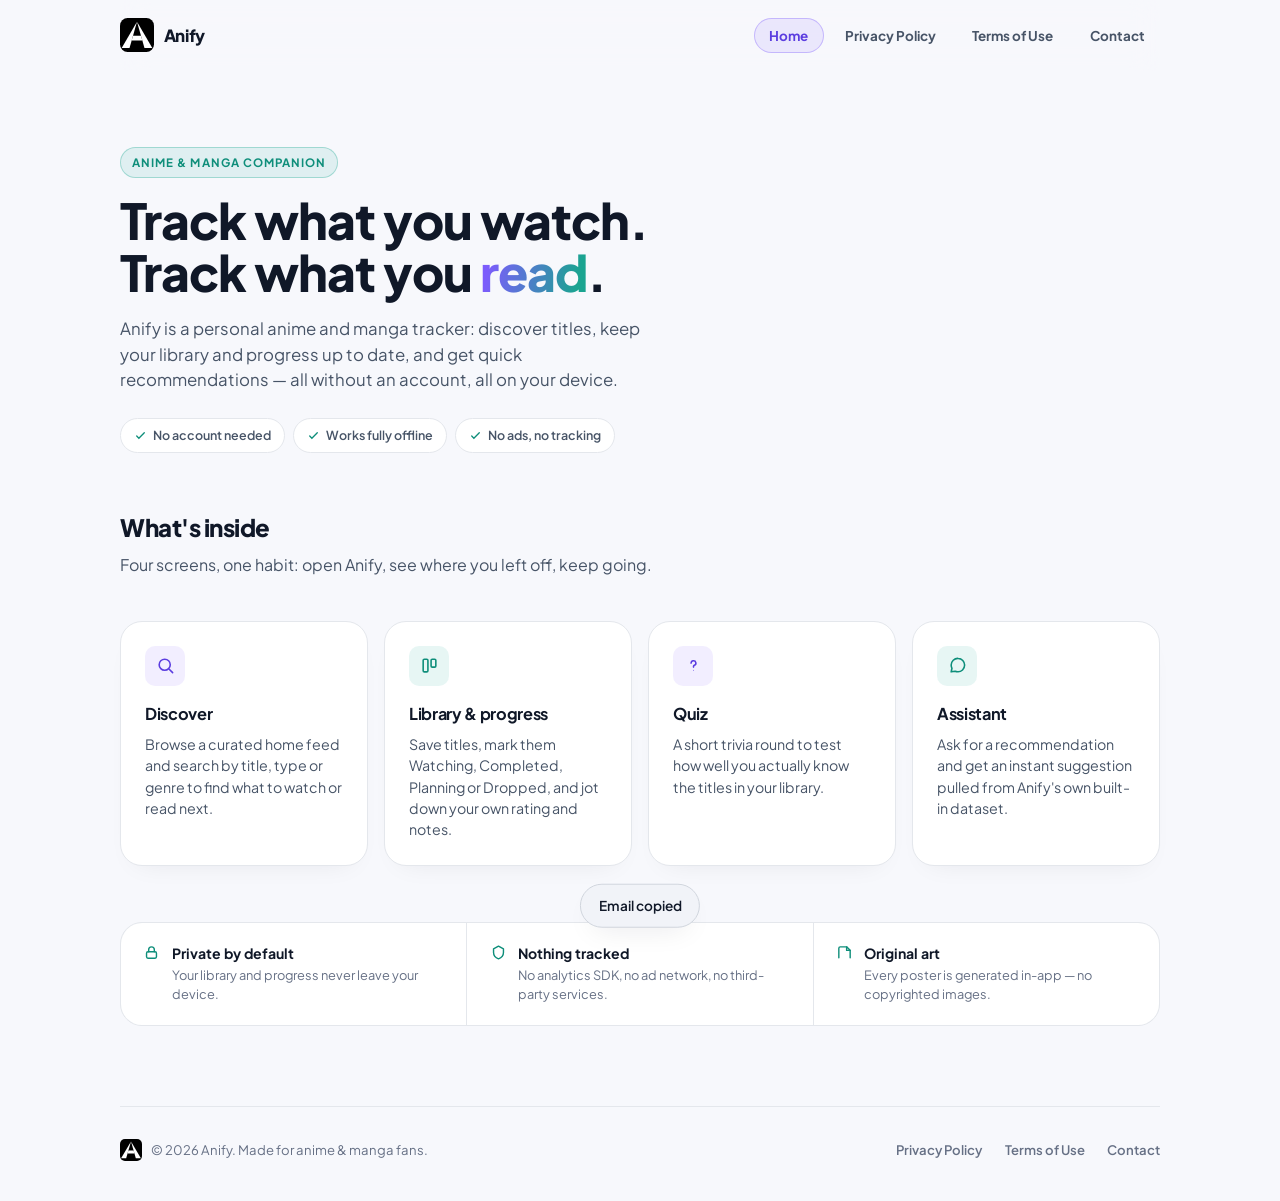
==== site/index.html @ 5f61829c "feat: add marketing site with privacy policy, terms, and contact Static site in site/, matching the " ====
<!doctype html>
<html lang="en">
<head>
<meta charset="utf-8">
<meta name="viewport" content="width=device-width, initial-scale=1">
<title>Anify — Anime &amp; Manga Tracker</title>
<meta name="description" content="Anify is a personal anime and manga companion app: discover titles, track your progress, and get quick recommendations. No account, fully offline, no tracking.">
<link rel="icon" href="data:image/svg+xml,%3Csvg xmlns='http://www.w3.org/2000/svg' viewBox='0 0 100 100'%3E%3Crect width='100' height='100' rx='22' fill='%23000'/%3E%3Cpath d='M50 11 L5 88 L28 88 Z' fill='%23fff'/%3E%3Cpath d='M50 11 L95 88 L72 88 Z' fill='%23fff'/%3E%3Cpath d='M38.29 52 L61.71 52 L65.71 66 L34.29 66 Z' fill='%23fff'/%3E%3C/svg%3E">
<link rel="preconnect" href="https://fonts.googleapis.com">
<link rel="preconnect" href="https://fonts.gstatic.com" crossorigin>
<link href="https://fonts.googleapis.com/css2?family=Plus+Jakarta+Sans:wght@400;500;600;700;800&display=swap" rel="stylesheet">
<style>
  :root {
    --bg: #0D0D0F;
    --surface: #16161A;
    --surface-2: #1C1C22;
    --text-1: #FFFFFF;
    --text-2: rgba(255,255,255,.74);
    --text-3: rgba(255,255,255,.46);
    --accent: #7C5CFC;
    --accent-300: #B6A3FF;
    --accent-tint: rgba(124,92,252,.16);
    --accent-border: rgba(124,92,252,.4);
    --teal: #1DB8A0;
    --teal-300: #6FE6CF;
    --teal-tint: rgba(29,184,160,.14);
    --teal-border: rgba(29,184,160,.4);
    --hairline: rgba(255,255,255,.08);
    --hairline-strong: rgba(255,255,255,.16);
    --glass: rgba(8,8,12,.62);
    --shadow: rgba(0,0,0,.45);

    --radius-sm: 10px;
    --radius-md: 16px;
    --radius-lg: 22px;
    --radius-pill: 999px;
    --content-w: 42rem;
  }

  @media (prefers-color-scheme: light) {
    :root:not([data-theme="dark"]) {
      --bg: #F7F8FC;
      --surface: #FFFFFF;
      --surface-2: #F1F3F8;
      --text-1: #101828;
      --text-2: #475467;
      --text-3: #667085;
      --accent: #7C5CFC;
      --accent-300: #5B3DE0;
      --accent-tint: rgba(124,92,252,.10);
      --accent-border: rgba(124,92,252,.35);
      --teal: #1AA490;
      --teal-300: #0E8E7A;
      --teal-tint: rgba(26,164,144,.10);
      --teal-border: rgba(26,164,144,.32);
      --hairline: #E4E7EC;
      --hairline-strong: #D0D5DD;
      --glass: rgba(255,255,255,.78);
      --shadow: rgba(16,24,40,.10);
    }
  }

  :root[data-theme="light"] {
    --bg: #F7F8FC;
    --surface: #FFFFFF;
    --surface-2: #F1F3F8;
    --text-1: #101828;
    --text-2: #475467;
    --text-3: #667085;
    --accent: #7C5CFC;
    --accent-300: #5B3DE0;
    --accent-tint: rgba(124,92,252,.10);
    --accent-border: rgba(124,92,252,.35);
    --teal: #1AA490;
    --teal-300: #0E8E7A;
    --teal-tint: rgba(26,164,144,.10);
    --teal-border: rgba(26,164,144,.32);
    --hairline: #E4E7EC;
    --hairline-strong: #D0D5DD;
    --glass: rgba(255,255,255,.78);
    --shadow: rgba(16,24,40,.10);
  }

  :root[data-theme="dark"] {
    --bg: #0D0D0F;
    --surface: #16161A;
    --surface-2: #1C1C22;
    --text-1: #FFFFFF;
    --text-2: rgba(255,255,255,.74);
    --text-3: rgba(255,255,255,.46);
    --accent: #7C5CFC;
    --accent-300: #B6A3FF;
    --accent-tint: rgba(124,92,252,.16);
    --accent-border: rgba(124,92,252,.4);
    --teal: #1DB8A0;
    --teal-300: #6FE6CF;
    --teal-tint: rgba(29,184,160,.14);
    --teal-border: rgba(29,184,160,.4);
    --hairline: rgba(255,255,255,.08);
    --hairline-strong: rgba(255,255,255,.16);
    --glass: rgba(8,8,12,.62);
    --shadow: rgba(0,0,0,.45);
  }

  * { box-sizing: border-box; }

  html, body {
    background: var(--bg);
    color: var(--text-1);
  }

  body {
    margin: 0;
    font-family: "Plus Jakarta Sans", ui-sans-serif, system-ui, -apple-system, "Segoe UI", sans-serif;
    -webkit-font-smoothing: antialiased;
    line-height: 1.5;
  }

  a { color: inherit; }

  h1, h2, h3 { text-wrap: balance; margin: 0; font-weight: 800; letter-spacing: -0.02em; }

  p { margin: 0; }

  button { font-family: inherit; cursor: pointer; }

  :focus-visible {
    outline: 2px solid var(--accent-300);
    outline-offset: 2px;
    border-radius: 6px;
  }

  .app {
    max-width: 68rem;
    margin: 0 auto;
    padding: 0 1.5rem;
  }

  /* ---------- Top bar ---------- */

  .topbar {
    position: sticky;
    top: 0;
    z-index: 20;
    display: flex;
    align-items: center;
    justify-content: space-between;
    gap: 1rem;
    padding: 1.1rem 0;
    background: color-mix(in srgb, var(--bg) 88%, transparent);
    backdrop-filter: blur(14px);
    -webkit-backdrop-filter: blur(14px);
    border-bottom: 1px solid transparent;
    transition: border-color .2s ease;
  }

  .topbar.scrolled { border-bottom-color: var(--hairline); }

  .brand {
    display: flex;
    align-items: center;
    gap: .6rem;
    text-decoration: none;
    flex-shrink: 0;
    background: none;
    border: none;
    padding: 0;
  }

  .brand-mark {
    width: 34px;
    height: 34px;
    border-radius: 22.5%;
    background: #000;
    display: flex;
    align-items: center;
    justify-content: center;
    flex-shrink: 0;
  }

  .brand-mark svg { width: 100%; height: 100%; display: block; }

  .brand-word {
    font-size: 1.05rem;
    font-weight: 800;
    letter-spacing: -0.02em;
    color: var(--text-1);
  }

  .pills {
    display: flex;
    gap: .35rem;
    flex-wrap: wrap;
    justify-content: flex-end;
  }

  .pill {
    appearance: none;
    border: 1px solid transparent;
    background: transparent;
    color: var(--text-2);
    font-size: .84rem;
    font-weight: 700;
    padding: .5rem .9rem;
    border-radius: var(--radius-pill);
    transition: background .15s ease, color .15s ease, border-color .15s ease;
    white-space: nowrap;
  }

  .pill:hover { color: var(--text-1); background: var(--surface-2); }

  .pill[aria-current="true"] {
    color: var(--accent-300);
    background: var(--accent-tint);
    border-color: var(--accent-border);
  }

  /* ---------- Layout ---------- */

  main { padding: 2.75rem 0 5rem; }

  .view[hidden] { display: none; }

  .prose {
    max-width: var(--content-w);
  }

  .eyebrow {
    display: inline-flex;
    align-items: center;
    gap: .4rem;
    font-size: .72rem;
    font-weight: 700;
    letter-spacing: .09em;
    text-transform: uppercase;
    color: var(--teal-300);
    background: var(--teal-tint);
    border: 1px solid var(--teal-border);
    padding: .35rem .7rem;
    border-radius: var(--radius-pill);
  }

  /* ---------- Hero ---------- */

  .hero {
    position: relative;
    padding: 2rem 0 3.5rem;
    overflow: hidden;
  }

  .hero-glow {
    position: absolute;
    inset: -20% -10% auto -10%;
    height: 26rem;
    background:
      radial-gradient(38rem 20rem at 18% 20%, var(--accent-tint), transparent 60%),
      radial-gradient(30rem 18rem at 82% 0%, var(--teal-tint), transparent 60%);
    filter: blur(10px);
    pointer-events: none;
    z-index: -1;
    animation: drift 22s ease-in-out infinite alternate;
  }

  @media (prefers-reduced-motion: reduce) {
    .hero-glow { animation: none; }
  }

  @keyframes drift {
    from { transform: translateY(0) scale(1); }
    to { transform: translateY(1.5rem) scale(1.04); }
  }

  .hero h1 {
    font-size: clamp(2.1rem, 4.4vw, 3.1rem);
    line-height: 1.06;
  }

  .hero h1 em {
    font-style: normal;
    background: linear-gradient(100deg, var(--accent) 10%, var(--teal) 90%);
    -webkit-background-clip: text;
    background-clip: text;
    color: transparent;
  }

  .hero p.lede {
    margin-top: 1.1rem;
    font-size: 1.05rem;
    color: var(--text-2);
    max-width: 34rem;
  }

  .badge-row {
    display: flex;
    flex-wrap: wrap;
    gap: .5rem;
    margin-top: 1.6rem;
  }

  .badge {
    display: inline-flex;
    align-items: center;
    gap: .4rem;
    font-size: .78rem;
    font-weight: 600;
    color: var(--text-2);
    background: var(--surface);
    border: 1px solid var(--hairline);
    padding: .45rem .8rem;
    border-radius: var(--radius-pill);
  }

  .badge svg { width: 13px; height: 13px; flex-shrink: 0; color: var(--teal-300); }

  /* ---------- Feature grid ---------- */

  .section-head { margin-bottom: 1.5rem; }
  .section-head h2 { font-size: 1.5rem; }
  .section-head p { color: var(--text-2); margin-top: .5rem; max-width: 34rem; }

  .grid {
    display: grid;
    grid-template-columns: repeat(auto-fit, minmax(15.5rem, 1fr));
    gap: 1rem;
    margin-top: 2.75rem;
  }

  .card {
    background: var(--surface);
    border: 1px solid var(--hairline);
    border-radius: var(--radius-lg);
    padding: 1.5rem;
    box-shadow: 0 12px 28px -18px var(--shadow);
  }

  .card-icon {
    width: 40px;
    height: 40px;
    border-radius: var(--radius-sm);
    display: flex;
    align-items: center;
    justify-content: center;
    margin-bottom: 1rem;
  }

  .card-icon svg { width: 19px; height: 19px; }

  .card.tone-accent .card-icon { background: var(--accent-tint); color: var(--accent-300); }
  .card.tone-teal .card-icon { background: var(--teal-tint); color: var(--teal-300); }

  .card h3 { font-size: 1.02rem; font-weight: 700; }
  .card p { margin-top: .5rem; font-size: .89rem; color: var(--text-2); }

  /* ---------- Trust strip ---------- */

  .trust {
    margin-top: 3.5rem;
    display: grid;
    grid-template-columns: repeat(auto-fit, minmax(13rem, 1fr));
    gap: 1px;
    background: var(--hairline);
    border: 1px solid var(--hairline);
    border-radius: var(--radius-lg);
    overflow: hidden;
  }

  .trust-item {
    background: var(--surface);
    padding: 1.25rem 1.4rem;
    display: flex;
    align-items: flex-start;
    gap: .7rem;
  }

  .trust-item svg { width: 17px; height: 17px; color: var(--teal-300); flex-shrink: 0; margin-top: .1rem; }
  .trust-item strong { display: block; font-size: .88rem; font-weight: 700; }
  .trust-item span { display: block; font-size: .8rem; color: var(--text-3); margin-top: .15rem; }

  /* ---------- Legal pages ---------- */

  .doc-meta {
    color: var(--text-3);
    font-size: .82rem;
    margin-top: .6rem;
  }

  .doc h1 { font-size: clamp(1.7rem, 3.4vw, 2.2rem); }

  .doc-body { margin-top: 2.25rem; display: flex; flex-direction: column; gap: 1.9rem; }

  .doc-section h2 {
    font-size: 1.02rem;
    font-weight: 700;
    display: flex;
    align-items: center;
    gap: .55rem;
  }

  .doc-section h2::before {
    content: "";
    width: 6px;
    height: 6px;
    border-radius: 50%;
    background: var(--accent);
    flex-shrink: 0;
  }

  .doc-section p, .doc-section li {
    color: var(--text-2);
    font-size: .93rem;
    margin-top: .6rem;
  }

  .doc-section ul { margin: .6rem 0 0; padding-left: 1.2rem; display: flex; flex-direction: column; gap: .4rem; }

  .doc-section a.inline-link { color: var(--accent-300); text-decoration: underline; text-underline-offset: 2px; }

  .callout {
    margin-top: 2.5rem;
    border: 1px solid var(--teal-border);
    background: var(--teal-tint);
    border-radius: var(--radius-md);
    padding: 1.1rem 1.3rem;
    font-size: .88rem;
    color: var(--text-2);
  }

  .callout strong { color: var(--text-1); }

  /* ---------- Contact ---------- */

  .contact-card {
    margin-top: 2.25rem;
    background: var(--surface);
    border: 1px solid var(--hairline);
    border-radius: var(--radius-lg);
    padding: 2rem;
    display: flex;
    flex-direction: column;
    gap: 1.4rem;
    max-width: 30rem;
  }

  .contact-row {
    display: flex;
    align-items: center;
    gap: 1rem;
  }

  .contact-row .ico {
    width: 42px;
    height: 42px;
    border-radius: var(--radius-sm);
    background: var(--accent-tint);
    color: var(--accent-300);
    display: flex;
    align-items: center;
    justify-content: center;
    flex-shrink: 0;
  }

  .contact-row .ico svg { width: 19px; height: 19px; }

  .contact-row .label { font-size: .78rem; color: var(--text-3); }
  .contact-row .value { font-weight: 700; font-size: .98rem; margin-top: .1rem; }

  .btn-mail {
    display: inline-flex;
    align-items: center;
    justify-content: center;
    gap: .5rem;
    background: var(--accent);
    color: #fff;
    font-weight: 700;
    font-size: .9rem;
    padding: .75rem 1.1rem;
    border-radius: var(--radius-pill);
    text-decoration: none;
    border: none;
    transition: filter .15s ease, transform .15s ease;
  }

  .btn-mail:hover { filter: brightness(1.08); }
  .btn-mail:active { transform: scale(.98); }
  .btn-mail svg { width: 15px; height: 15px; }

  .btn-mail.copied { background: var(--teal); }

  .mail-fallback {
    font-size: .78rem;
    color: var(--text-3);
    text-align: center;
  }

  .mail-fallback a { color: var(--accent-300); text-decoration: underline; text-underline-offset: 2px; }

  .toast {
    position: fixed;
    left: 50%;
    bottom: 1.6rem;
    transform: translateX(-50%) translateY(120%);
    background: var(--surface-2);
    border: 1px solid var(--hairline-strong);
    color: var(--text-1);
    font-size: .85rem;
    font-weight: 600;
    padding: .7rem 1.1rem;
    border-radius: var(--radius-pill);
    box-shadow: 0 12px 28px -12px var(--shadow);
    transition: transform .25s ease;
    z-index: 50;
    pointer-events: none;
  }

  .toast.show { transform: translateX(-50%) translateY(0); }

  /* ---------- Footer ---------- */

  footer {
    border-top: 1px solid var(--hairline);
    padding: 2rem 0 2.5rem;
    display: flex;
    flex-wrap: wrap;
    align-items: center;
    justify-content: space-between;
    gap: 1rem;
  }

  .footer-brand { display: flex; align-items: center; gap: .55rem; color: var(--text-3); font-size: .82rem; }
  .footer-brand .brand-mark { width: 22px; height: 22px; }

  .footer-links { display: flex; gap: 1.4rem; flex-wrap: wrap; }
  .footer-links button {
    background: none; border: none; padding: 0;
    color: var(--text-3); font-size: .82rem; font-weight: 600;
  }
  .footer-links button:hover { color: var(--text-1); }

  @media (max-width: 640px) {
    .topbar { flex-direction: column; align-items: flex-start; gap: .8rem; }
    .pills { justify-content: flex-start; }
    footer { flex-direction: column; align-items: flex-start; }
  }
</style>
</head>
<body>

<div class="app">

  <header class="topbar" id="topbar">
    <button class="brand" data-nav="home" aria-label="Anify — go to home">
      <span class="brand-mark">
        <svg viewBox="0 0 100 100" fill="none"><path d="M50 11 L5 88 L28 88 Z" fill="#fff"/><path d="M50 11 L95 88 L72 88 Z" fill="#fff"/><path d="M38.29 52 L61.71 52 L65.71 66 L34.29 66 Z" fill="#fff"/></svg>
      </span>
      <span class="brand-word">Anify</span>
    </button>
    <nav class="pills" role="tablist" aria-label="Site sections">
      <button class="pill" data-nav="home" role="tab">Home</button>
      <button class="pill" data-nav="privacy" role="tab">Privacy Policy</button>
      <button class="pill" data-nav="terms" role="tab">Terms of Use</button>
      <button class="pill" data-nav="contact" role="tab">Contact</button>
    </nav>
  </header>

  <main>

    <!-- HOME -->
    <section class="view" id="view-home" data-panel="home">
      <div class="hero">
        <div class="hero-glow" aria-hidden="true"></div>
        <span class="eyebrow">Anime &amp; manga companion</span>
        <h1 style="margin-top:1rem;">Track what you watch.<br>Track what you <em>read</em>.</h1>
        <p class="lede">Anify is a personal anime and manga tracker: discover titles, keep your library and progress up to date, and get quick recommendations — all without an account, all on your device.</p>
        <div class="badge-row">
          <span class="badge"><svg viewBox="0 0 24 24" fill="none" stroke="currentColor" stroke-width="2.4" stroke-linecap="round"><path d="M5 13l4 4L19 7"/></svg>No account needed</span>
          <span class="badge"><svg viewBox="0 0 24 24" fill="none" stroke="currentColor" stroke-width="2.4" stroke-linecap="round"><path d="M5 13l4 4L19 7"/></svg>Works fully offline</span>
          <span class="badge"><svg viewBox="0 0 24 24" fill="none" stroke="currentColor" stroke-width="2.4" stroke-linecap="round"><path d="M5 13l4 4L19 7"/></svg>No ads, no tracking</span>
        </div>
      </div>

      <div class="section-head">
        <h2>What's inside</h2>
        <p>Four screens, one habit: open Anify, see where you left off, keep going.</p>
      </div>

      <div class="grid">
        <div class="card tone-accent">
          <div class="card-icon"><svg viewBox="0 0 24 24" fill="none" stroke="currentColor" stroke-width="2"><circle cx="11" cy="11" r="7"/><path d="M21 21l-4.3-4.3" stroke-linecap="round"/></svg></div>
          <h3>Discover</h3>
          <p>Browse a curated home feed and search by title, type or genre to find what to watch or read next.</p>
        </div>
        <div class="card tone-teal">
          <div class="card-icon"><svg viewBox="0 0 24 24" fill="none" stroke="currentColor" stroke-width="2" stroke-linecap="round" stroke-linejoin="round"><rect x="4" y="4" width="6" height="16" rx="1.5"/><rect x="14" y="4" width="6" height="10" rx="1.5"/></svg></div>
          <h3>Library &amp; progress</h3>
          <p>Save titles, mark them Watching, Completed, Planning or Dropped, and jot down your own rating and notes.</p>
        </div>
        <div class="card tone-accent">
          <div class="card-icon"><svg viewBox="0 0 24 24" fill="none" stroke="currentColor" stroke-width="2" stroke-linecap="round" stroke-linejoin="round"><path d="M9 9a3 3 0 1 1 4 2.8c-.7.3-1 .9-1 1.7V14"/><circle cx="12" cy="18" r=".6" fill="currentColor" stroke="none"/></svg></div>
          <h3>Quiz</h3>
          <p>A short trivia round to test how well you actually know the titles in your library.</p>
        </div>
        <div class="card tone-teal">
          <div class="card-icon"><svg viewBox="0 0 24 24" fill="none" stroke="currentColor" stroke-width="2" stroke-linecap="round" stroke-linejoin="round"><path d="M21 11.5a8.4 8.4 0 0 1-8.9 8.4 8.6 8.6 0 0 1-3.1-.6L4 20l1-4.5a8.3 8.3 0 0 1-1-4A8.4 8.4 0 0 1 12.9 3 8.4 8.4 0 0 1 21 11.5Z"/></svg></div>
          <h3>Assistant</h3>
          <p>Ask for a recommendation and get an instant suggestion pulled from Anify's own built-in dataset.</p>
        </div>
      </div>

      <div class="trust">
        <div class="trust-item">
          <svg viewBox="0 0 24 24" fill="none" stroke="currentColor" stroke-width="2" stroke-linecap="round" stroke-linejoin="round"><rect x="5" y="11" width="14" height="9" rx="2"/><path d="M8 11V8a4 4 0 0 1 8 0v3"/></svg>
          <div><strong>Private by default</strong><span>Your library and progress never leave your device.</span></div>
        </div>
        <div class="trust-item">
          <svg viewBox="0 0 24 24" fill="none" stroke="currentColor" stroke-width="2" stroke-linecap="round" stroke-linejoin="round"><path d="M12 3l7 4v5c0 5-3 7.5-7 9-4-1.5-7-4-7-9V7l7-4Z"/></svg>
          <div><strong>Nothing tracked</strong><span>No analytics SDK, no ad network, no third-party services.</span></div>
        </div>
        <div class="trust-item">
          <svg viewBox="0 0 24 24" fill="none" stroke="currentColor" stroke-width="2" stroke-linecap="round" stroke-linejoin="round"><path d="M4 19.5V6a2 2 0 0 1 2-2h9l5 5v10.5"/><path d="M15 4v5h5"/></svg>
          <div><strong>Original art</strong><span>Every poster is generated in-app — no copyrighted images.</span></div>
        </div>
      </div>
    </section>

    <!-- PRIVACY -->
    <section class="view" id="view-privacy" data-panel="privacy" hidden>
      <div class="prose doc">
        <span class="eyebrow">Legal</span>
        <h1 style="margin-top:1rem;">Privacy Policy</h1>
        <p class="doc-meta">Last updated August 26, 2026</p>

        <div class="doc-body">
          <div class="doc-section">
            <h2>The short version</h2>
            <p>Anify does not collect, store, or transmit any personal data. There is nothing to opt out of, because nothing leaves your device.</p>
          </div>

          <div class="doc-section">
            <h2>Data we collect</h2>
            <p>None. Anify does not require an account, does not ask for your name or email, and does not read your contacts, location, camera, or photos.</p>
          </div>

          <div class="doc-section">
            <h2>Where your data lives</h2>
            <p>Anything you create inside the app — your library, watch/read progress, personal ratings, and notes — is stored locally on your device only. Uninstalling the app removes it permanently. We have no server that holds a copy.</p>
          </div>

          <div class="doc-section">
            <h2>Third-party services</h2>
            <p>Anify does not integrate any third-party analytics, advertising, or tracking SDK. No data is shared with, or sold to, anyone, because none is collected in the first place.</p>
          </div>

          <div class="doc-section">
            <h2>Children's privacy</h2>
            <p>Because Anify collects no personal data from any user, it does not knowingly collect data from children either. The app is safe for use by any age group with respect to data collection.</p>
          </div>

          <div class="doc-section">
            <h2>Changes to this policy</h2>
            <p>If this policy ever changes — for example if a future version of Anify adds an optional online feature — this page will be updated and the "Last updated" date above will reflect it.</p>
          </div>

          <div class="doc-section">
            <h2>Contact</h2>
            <p>Questions about this policy can be sent to <a class="inline-link" href="mailto:abdelhaqouballouk0@gmail.com">abdelhaqouballouk0@gmail.com</a>.</p>
          </div>
        </div>
      </div>
    </section>

    <!-- TERMS -->
    <section class="view" id="view-terms" data-panel="terms" hidden>
      <div class="prose doc">
        <span class="eyebrow">Legal</span>
        <h1 style="margin-top:1rem;">Terms of Use</h1>
        <p class="doc-meta">Last updated August 26, 2026</p>

        <div class="doc-body">
          <div class="doc-section">
            <h2>Acceptance of terms</h2>
            <p>By downloading or using Anify, you agree to these Terms of Use. If you do not agree, please do not use the app.</p>
          </div>

          <div class="doc-section">
            <h2>What Anify is</h2>
            <p>Anify is a personal companion app for organizing your anime and manga watching/reading habits: a home feed, search, a personal library with progress tracking, a short quiz, and a recommendation assistant. It runs entirely on your device — there is no account system and no server-backed content.</p>
          </div>

          <div class="doc-section">
            <h2>License to use the app</h2>
            <p>We grant you a personal, non-exclusive, non-transferable, revocable license to install and use Anify on devices you own or control, for your own non-commercial use, subject to these Terms and to the App Store's usage rules.</p>
          </div>

          <div class="doc-section">
            <h2>Content shown in the app</h2>
            <ul>
              <li>Titles, descriptions, cover art, and quiz questions displayed in Anify are original or fictional placeholder content created for the app, not real licensed anime/manga properties.</li>
              <li>All poster artwork is generated procedurally inside the app — no copyrighted images are used or reproduced.</li>
              <li>The Assistant's replies are produced by a simple built-in rule-based dataset, not a live AI or online service.</li>
            </ul>
          </div>

          <div class="doc-section">
            <h2>Your content</h2>
            <p>Any rating, note, or library entry you create stays on your device and belongs to you. We have no access to it and no ability to view, back up, or restore it on your behalf.</p>
          </div>

          <div class="doc-section">
            <h2>Acceptable use</h2>
            <p>You agree not to reverse-engineer, decompile, or redistribute the app outside of official app stores, and not to use it in any way that violates applicable law.</p>
          </div>

          <div class="doc-section">
            <h2>No warranty</h2>
            <p>Anify is provided "as is," without warranty of any kind, express or implied. We do not guarantee the app will be uninterrupted, error-free, or fit for any particular purpose.</p>
          </div>

          <div class="doc-section">
            <h2>Limitation of liability</h2>
            <p>To the maximum extent permitted by law, Anify's developer is not liable for any indirect, incidental, or consequential damages arising from your use of the app, including loss of locally stored data (for example from uninstalling the app or losing your device).</p>
          </div>

          <div class="doc-section">
            <h2>Changes to these terms</h2>
            <p>These terms may be updated as the app evolves. Continued use of Anify after an update means you accept the revised terms.</p>
          </div>

          <div class="doc-section">
            <h2>Contact</h2>
            <p>Questions about these terms can be sent to <a class="inline-link" href="mailto:abdelhaqouballouk0@gmail.com">abdelhaqouballouk0@gmail.com</a>.</p>
          </div>
        </div>

        <div class="callout"><strong>Note:</strong> this draft does not name a governing jurisdiction — add your country/state of residence to the "Changes to these terms" or a new "Governing law" section before treating it as final.</div>
      </div>
    </section>

    <!-- CONTACT -->
    <section class="view" id="view-contact" data-panel="contact" hidden>
      <div class="prose">
        <span class="eyebrow">Get in touch</span>
        <h1 class="doc-h1" style="margin-top:1rem; font-size:clamp(1.7rem, 3.4vw, 2.2rem);">Contact us</h1>
        <p style="margin-top:.8rem; color:var(--text-2); font-size:.95rem;">Bug report, privacy question, or just feedback on a recommendation the Assistant got wrong — write to us directly.</p>

        <div class="contact-card">
          <div class="contact-row">
            <span class="ico"><svg viewBox="0 0 24 24" fill="none" stroke="currentColor" stroke-width="2" stroke-linecap="round" stroke-linejoin="round"><rect x="3" y="5" width="18" height="14" rx="2"/><path d="m3 7 9 6 9-6"/></svg></span>
            <div>
              <div class="label">Email</div>
              <div class="value">abdelhaqouballouk0@gmail.com</div>
            </div>
          </div>
          <a class="btn-mail" href="mailto:abdelhaqouballouk0@gmail.com">
            <svg viewBox="0 0 24 24" fill="none" stroke="currentColor" stroke-width="2.4" stroke-linecap="round" stroke-linejoin="round"><path d="M5 12h14M13 6l6 6-6 6"/></svg>
            Write to us
          </a>
          <button class="btn-mail" id="copy-email-btn" type="button" data-email="abdelhaqouballouk0@gmail.com" style="background:var(--surface-2); color:var(--text-1); border:1px solid var(--hairline-strong);">
            <svg viewBox="0 0 24 24" fill="none" stroke="currentColor" stroke-width="2.2" stroke-linecap="round" stroke-linejoin="round"><rect x="8" y="8" width="12" height="12" rx="2"/><path d="M16 8V6a2 2 0 0 0-2-2H6a2 2 0 0 0-2 2v8a2 2 0 0 0 2 2h2"/></svg>
            Copy email address
          </button>
        </div>
      </div>
    </section>

  </main>

  <footer>
    <div class="footer-brand">
      <span class="brand-mark">
        <svg viewBox="0 0 100 100" fill="none"><path d="M50 11 L5 88 L28 88 Z" fill="#fff"/><path d="M50 11 L95 88 L72 88 Z" fill="#fff"/><path d="M38.29 52 L61.71 52 L65.71 66 L34.29 66 Z" fill="#fff"/></svg>
      </span>
      <span>&copy; 2026 Anify. Made for anime &amp; manga fans.</span>
    </div>
    <div class="footer-links">
      <button data-nav="privacy">Privacy Policy</button>
      <button data-nav="terms">Terms of Use</button>
      <button data-nav="contact">Contact</button>
    </div>
  </footer>

</div>

<div class="toast" id="toast" role="status" aria-live="polite">Email copied</div>

<script>
  (function () {
    var panels = document.querySelectorAll("[data-panel]");
    var navButtons = document.querySelectorAll("[data-nav]");
    var validViews = ["home", "privacy", "terms", "contact"];

    function showView(name, updateHash) {
      if (validViews.indexOf(name) === -1) name = "home";

      panels.forEach(function (p) {
        p.hidden = p.getAttribute("data-panel") !== name;
      });

      navButtons.forEach(function (b) {
        var isTab = b.getAttribute("role") === "tab";
        if (isTab) {
          b.setAttribute("aria-current", b.getAttribute("data-nav") === name ? "true" : "false");
        }
      });

      if (updateHash !== false) {
        history.replaceState(null, "", "#" + name);
      }
      window.scrollTo({ top: 0, behavior: "instant" in window ? "instant" : "auto" });
    }

    navButtons.forEach(function (b) {
      b.addEventListener("click", function () {
        showView(b.getAttribute("data-nav"), true);
      });
    });

    window.addEventListener("hashchange", function () {
      showView(location.hash.replace("#", ""), false);
    });

    var topbar = document.getElementById("topbar");
    window.addEventListener("scroll", function () {
      topbar.classList.toggle("scrolled", window.scrollY > 4);
    }, { passive: true });

    showView(location.hash ? location.hash.replace("#", "") : "home", false);

    var copyBtn = document.getElementById("copy-email-btn");
    var toast = document.getElementById("toast");
    var toastTimer = null;

    function showToast(message) {
      toast.textContent = message;
      toast.classList.add("show");
      clearTimeout(toastTimer);
      toastTimer = setTimeout(function () {
        toast.classList.remove("show");
      }, 2200);
    }

    function fallbackCopy(text) {
      var ta = document.createElement("textarea");
      ta.value = text;
      ta.style.position = "fixed";
      ta.style.opacity = "0";
      document.body.appendChild(ta);
      ta.focus();
      ta.select();
      var ok = false;
      try { ok = document.execCommand("copy"); } catch (e) { ok = false; }
      document.body.removeChild(ta);
      return ok;
    }

    if (copyBtn) {
      copyBtn.addEventListener("click", function () {
        var email = copyBtn.getAttribute("data-email");
        var done = function (ok) {
          if (ok) {
            copyBtn.classList.add("copied");
            showToast("Email copied to clipboard");
            setTimeout(function () { copyBtn.classList.remove("copied"); }, 1600);
          } else {
            showToast("Couldn't copy — use the button above");
          }
        };
        if (navigator.clipboard && navigator.clipboard.writeText) {
          navigator.clipboard.writeText(email).then(function () { done(true); }, function () { done(fallbackCopy(email)); });
        } else {
          done(fallbackCopy(email));
        }
      });
    }
  })();
</script>
</body>
</html>
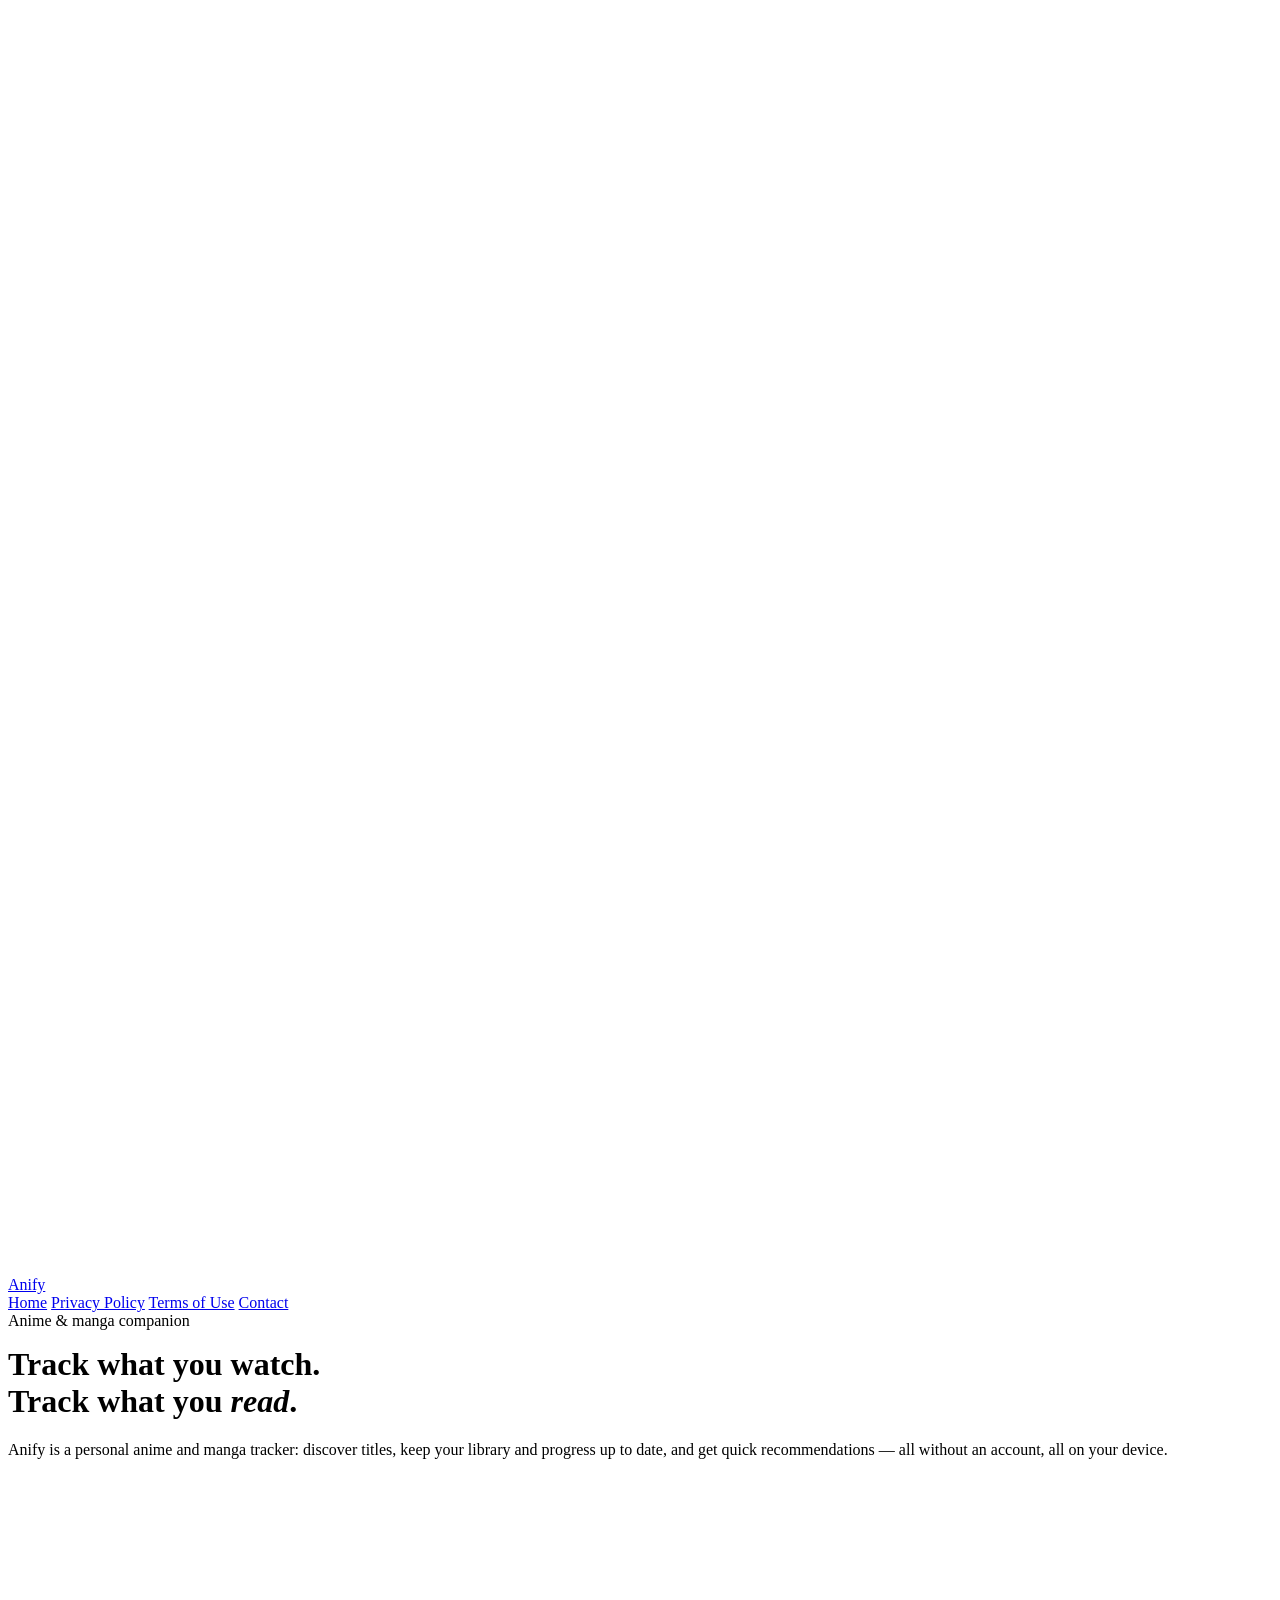
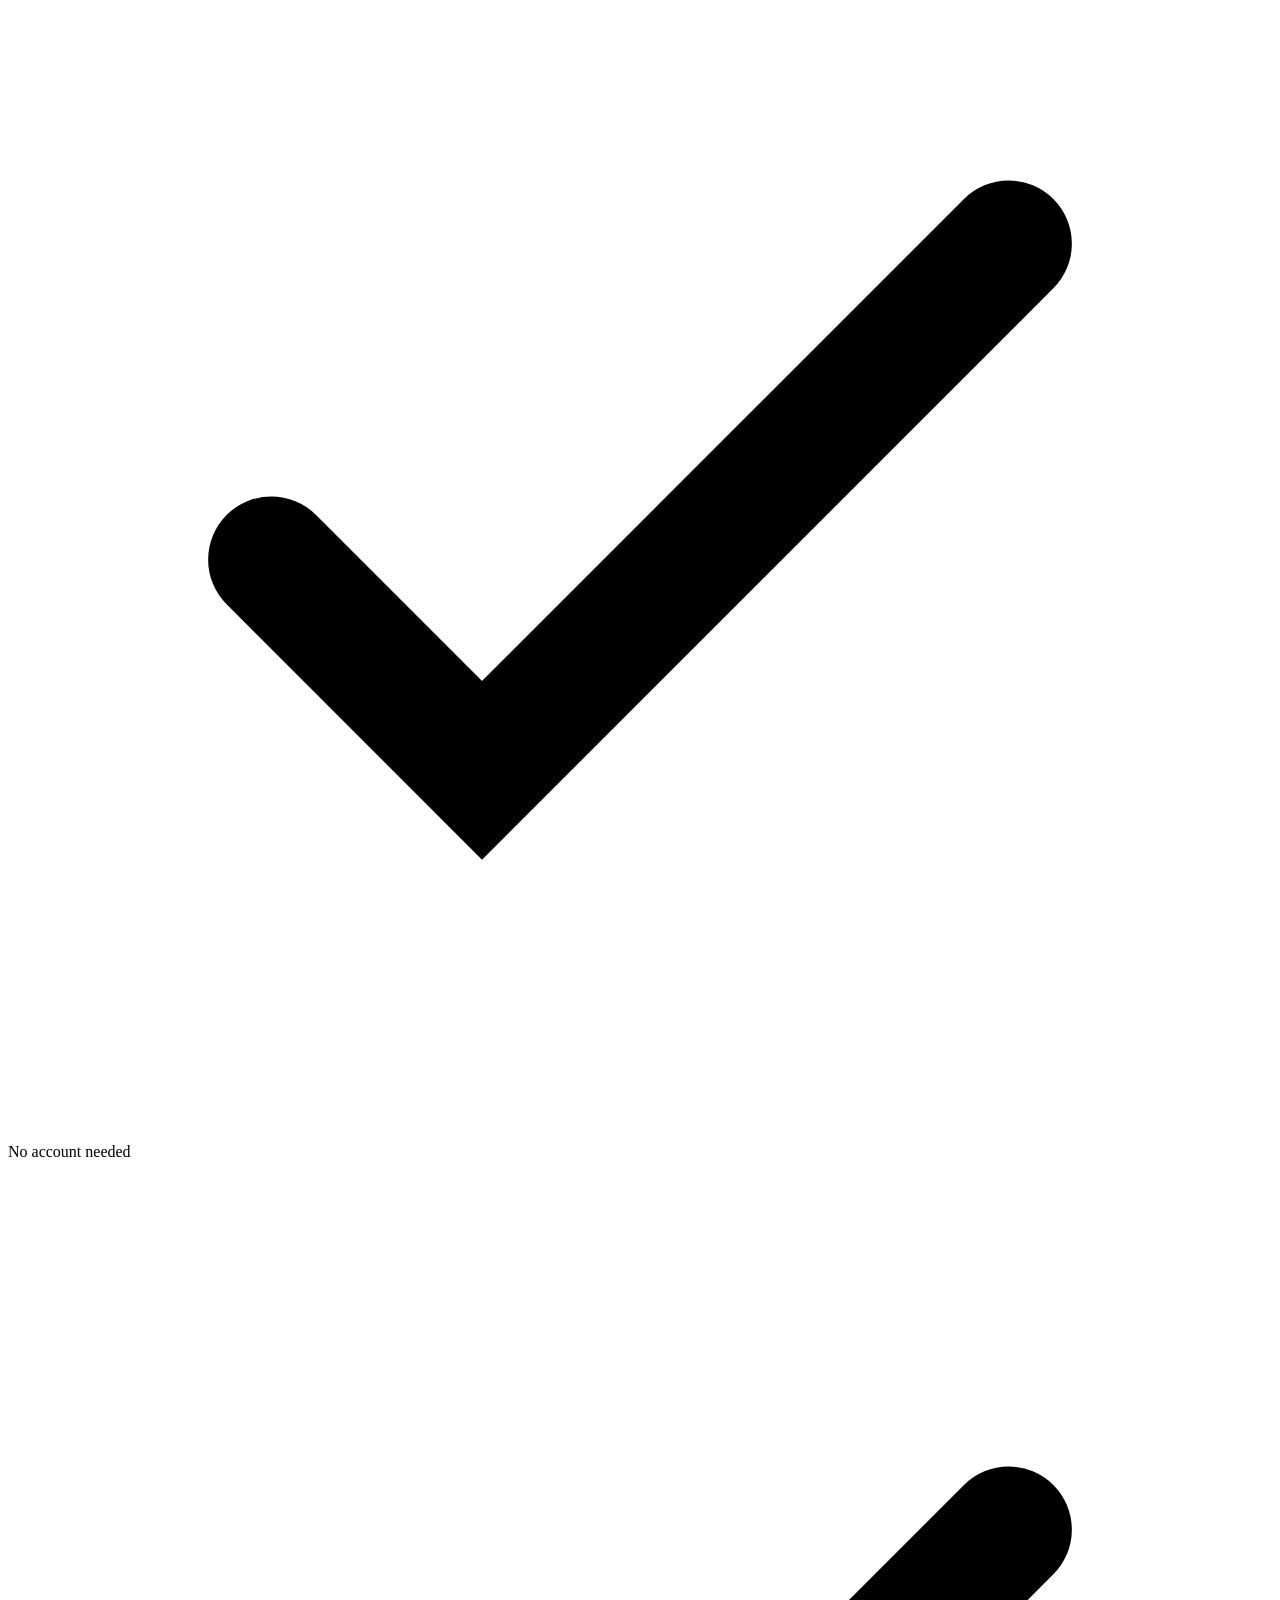
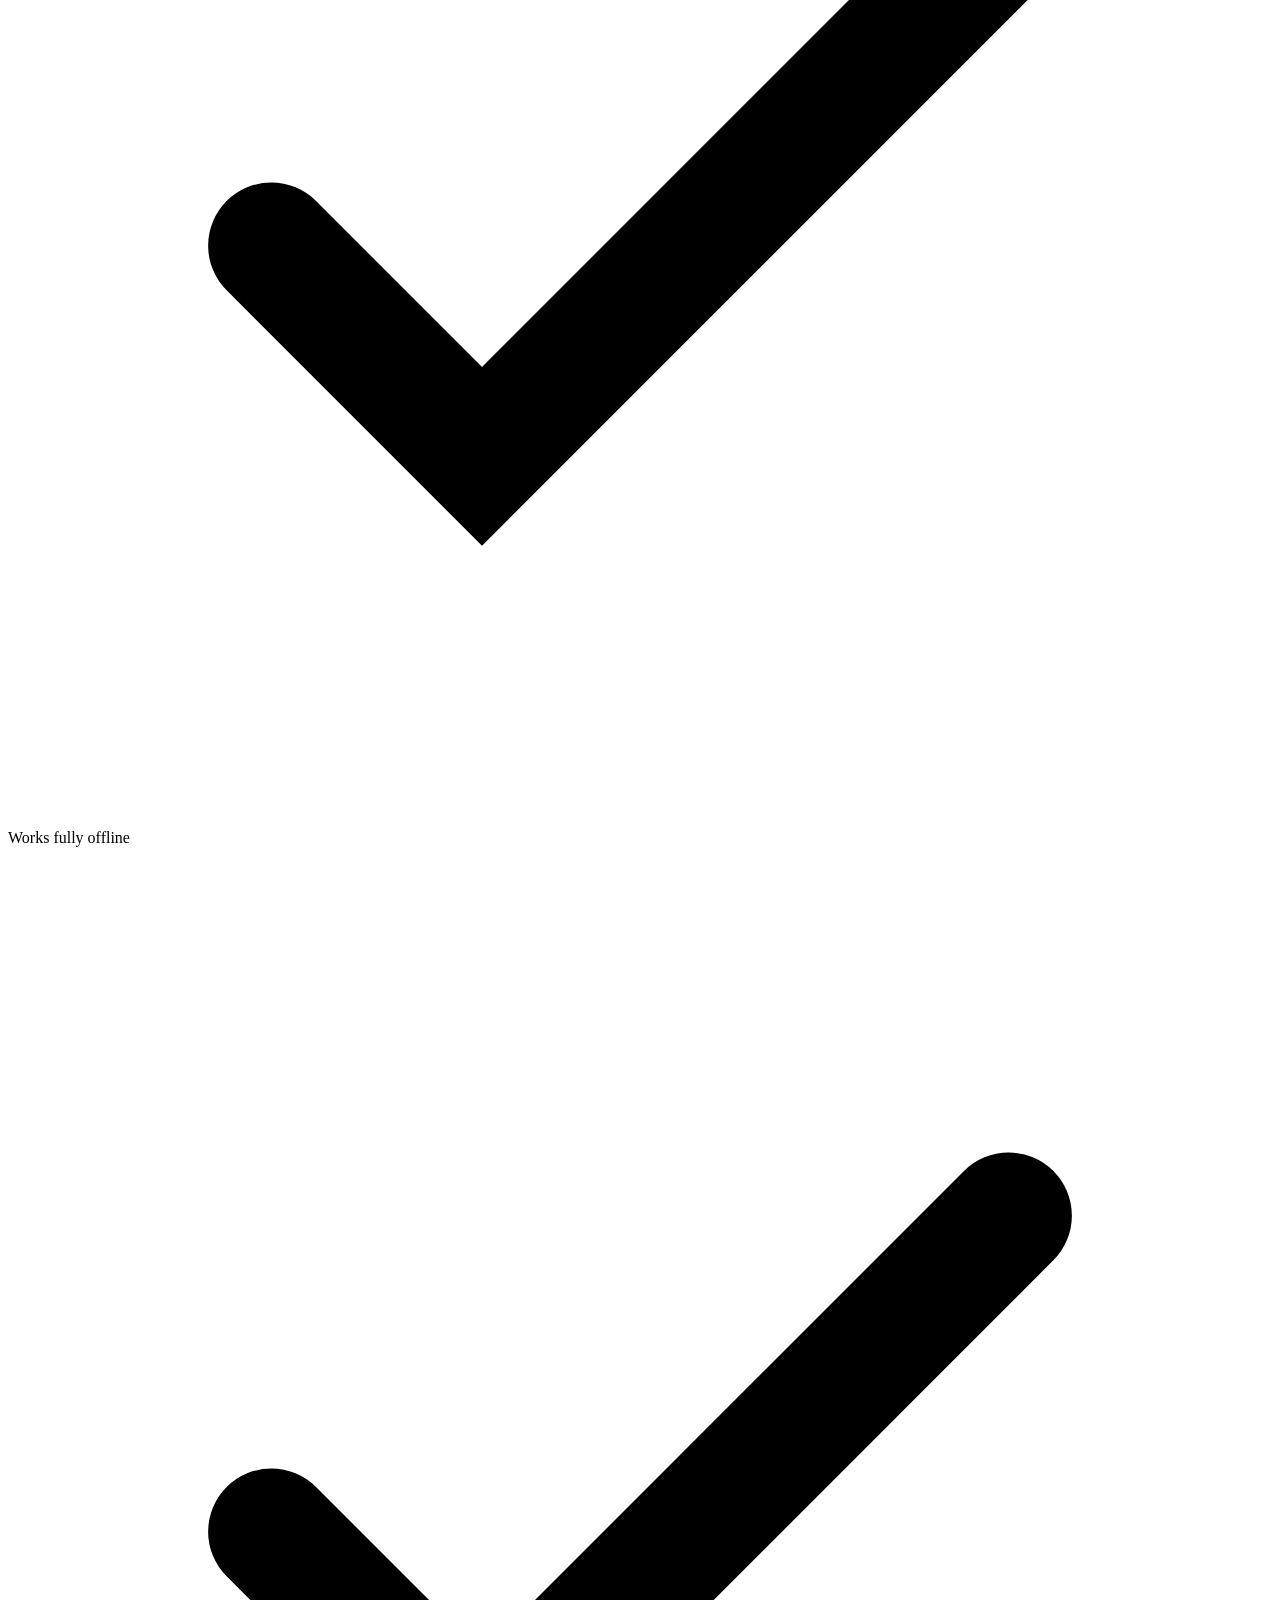
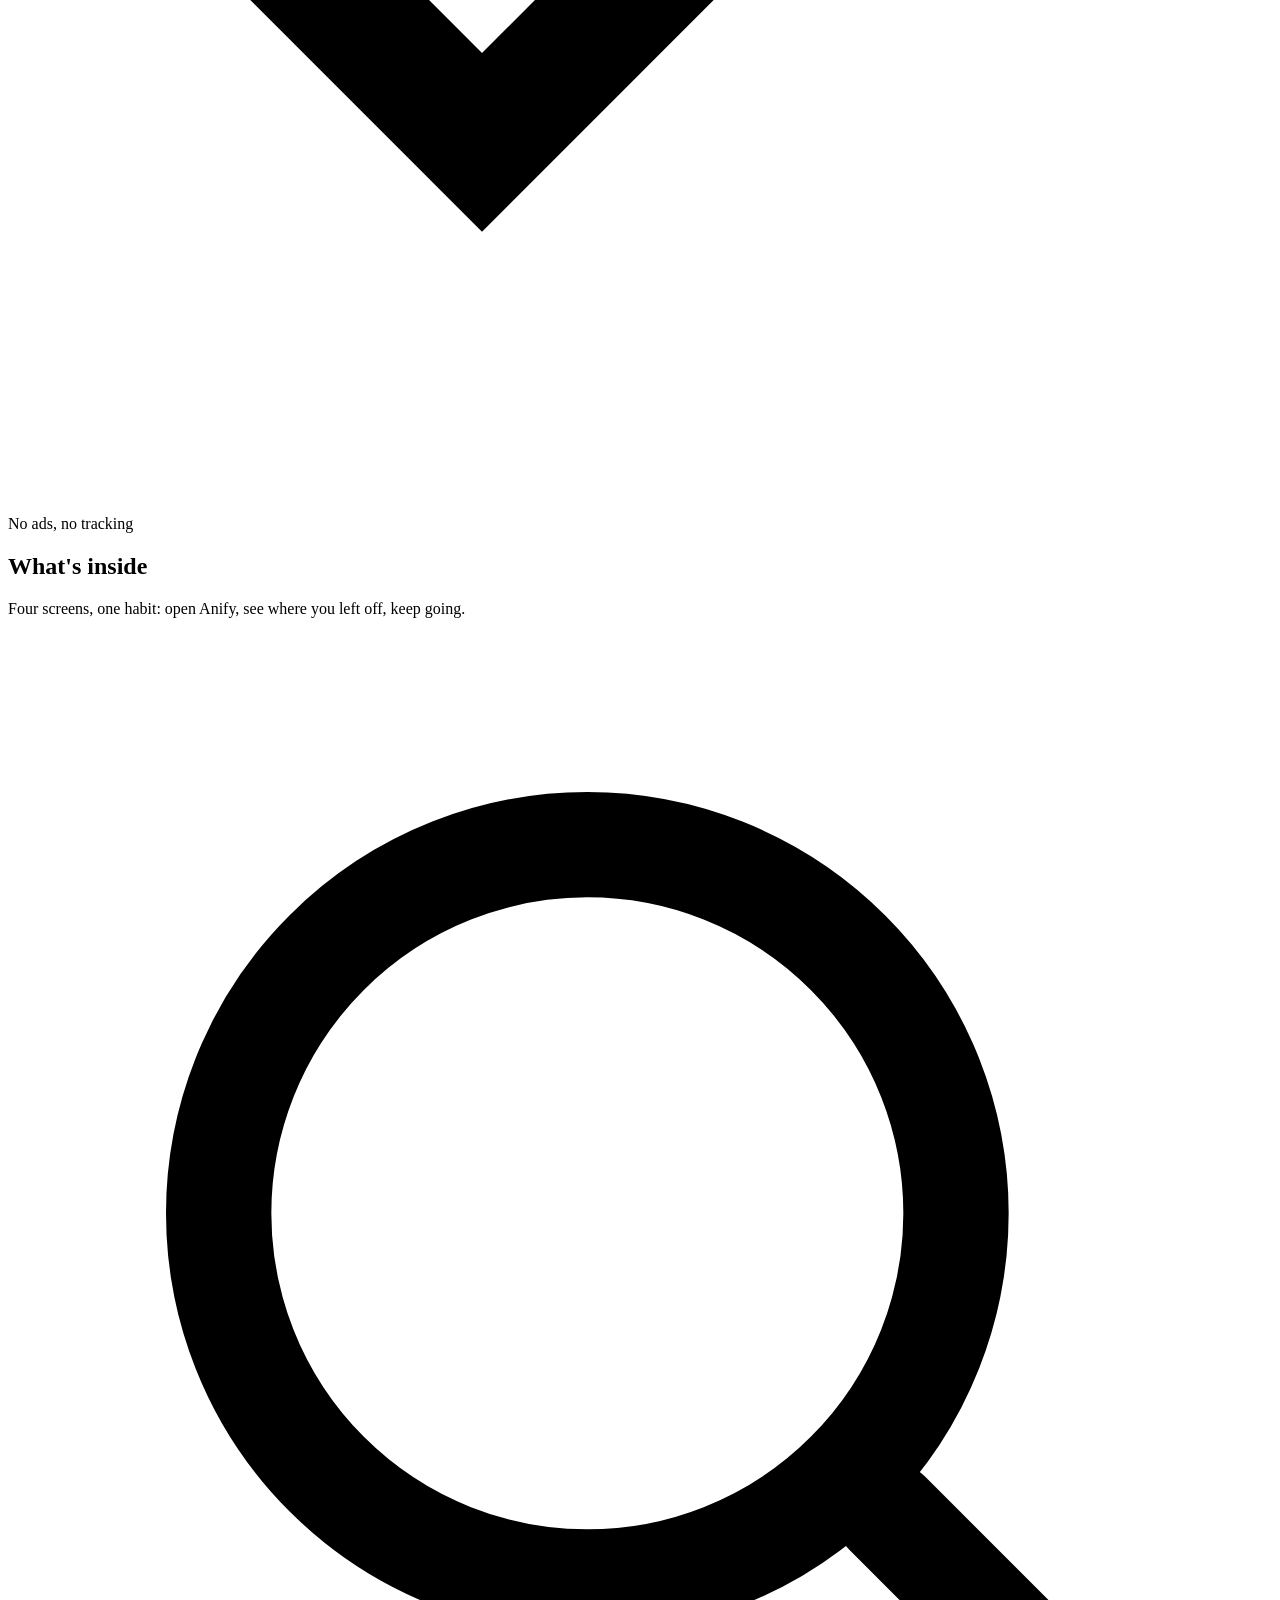
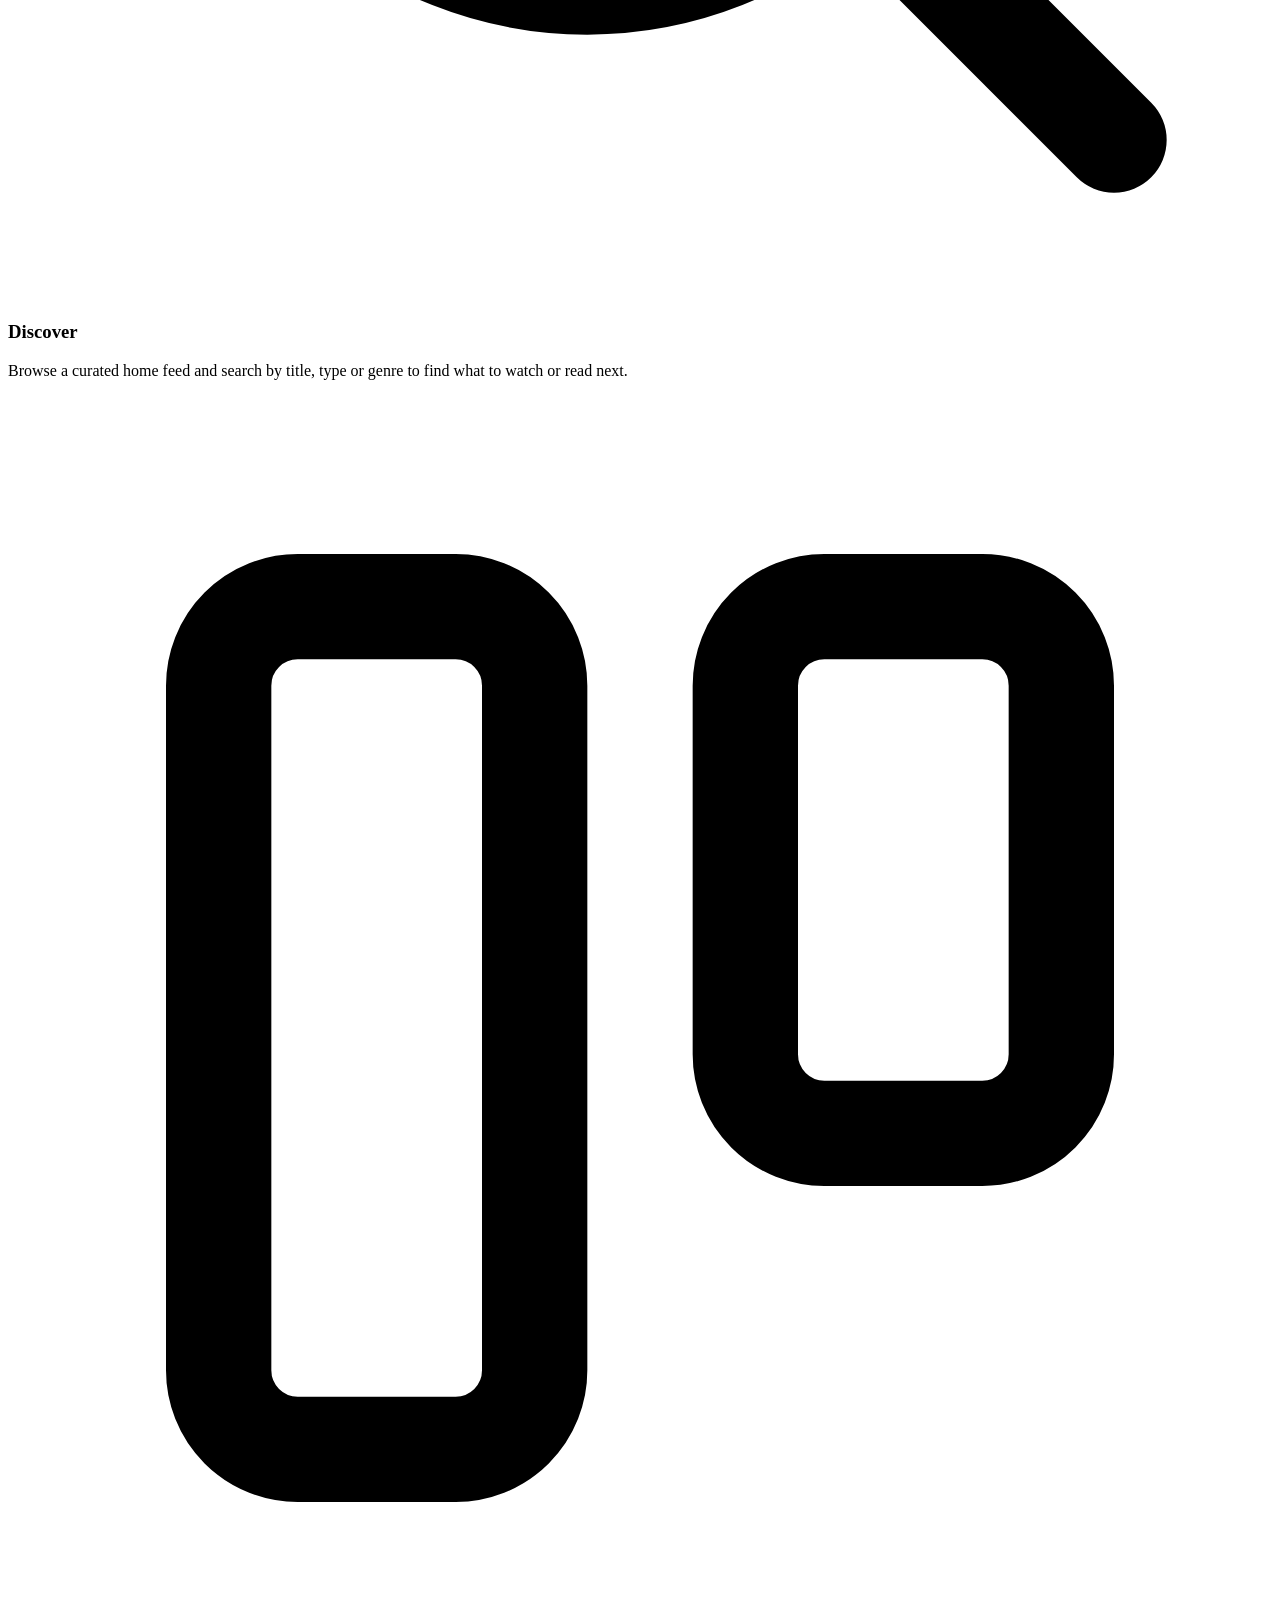
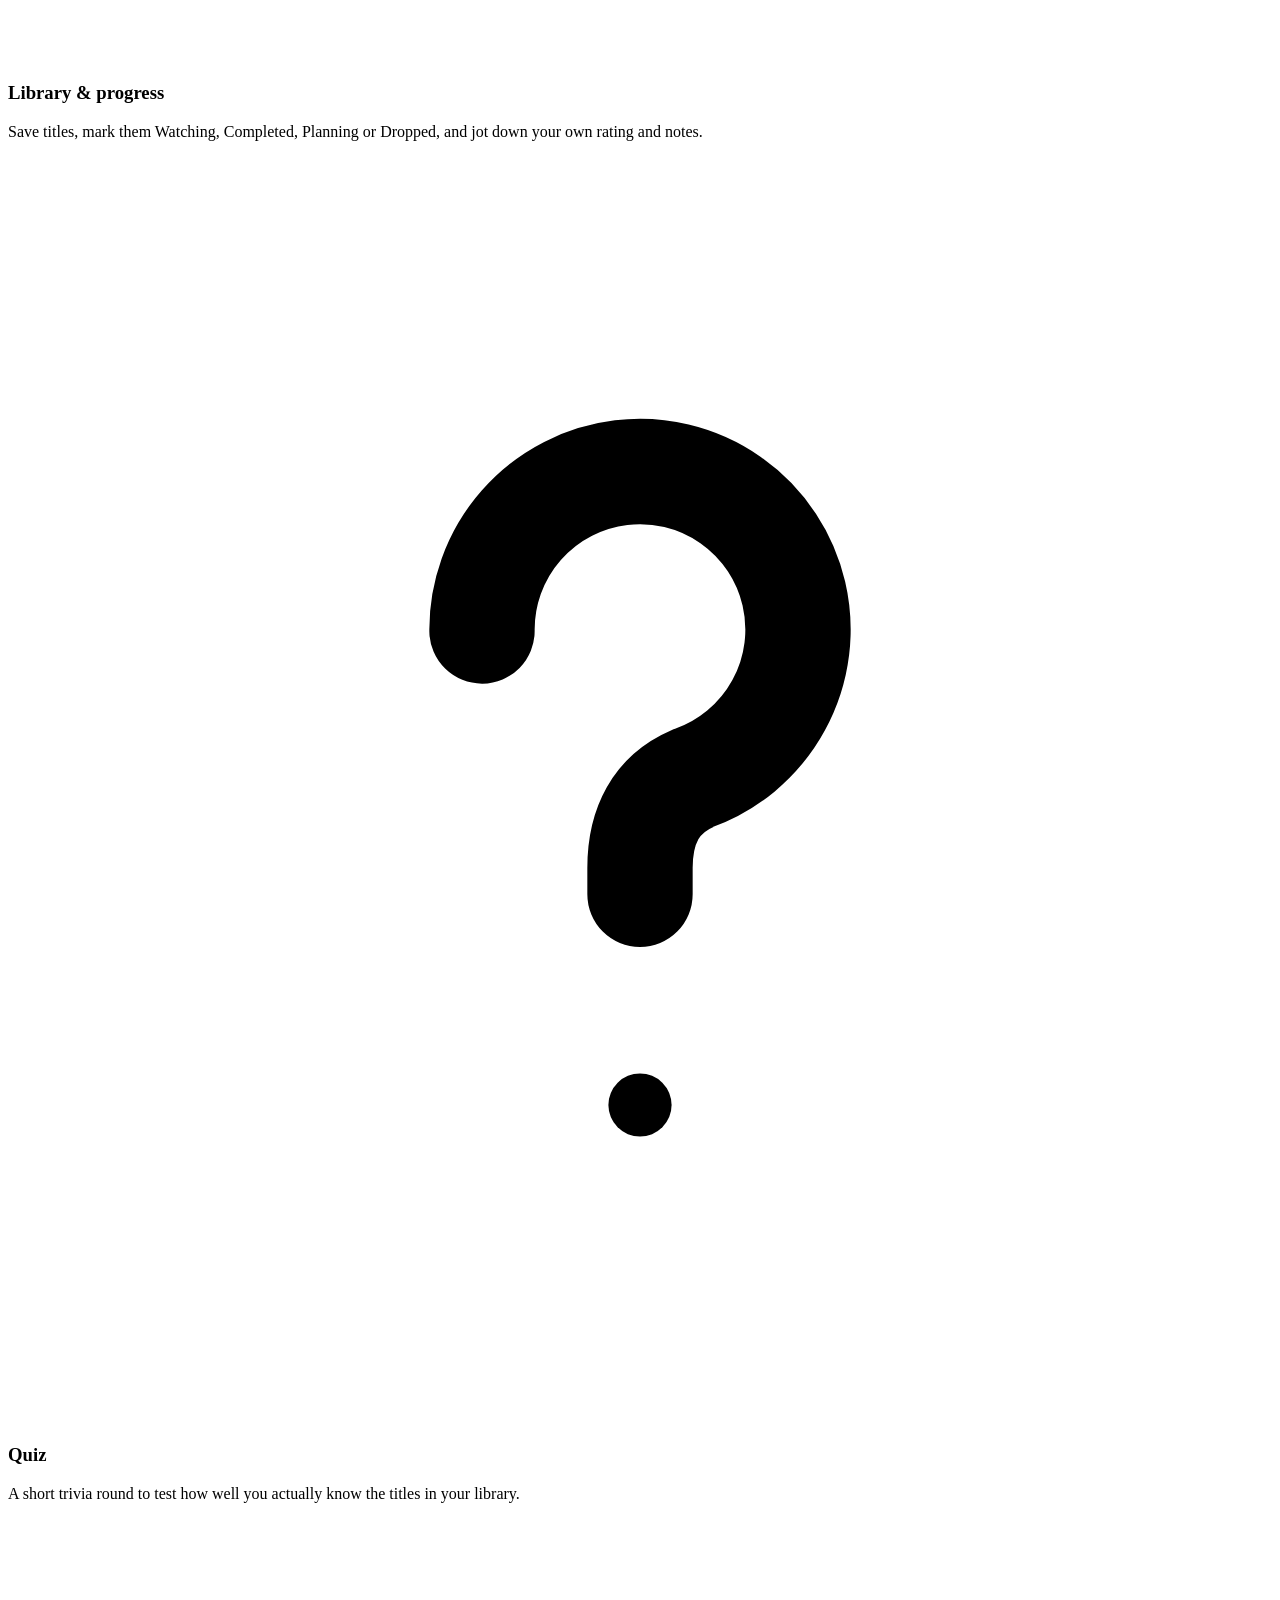
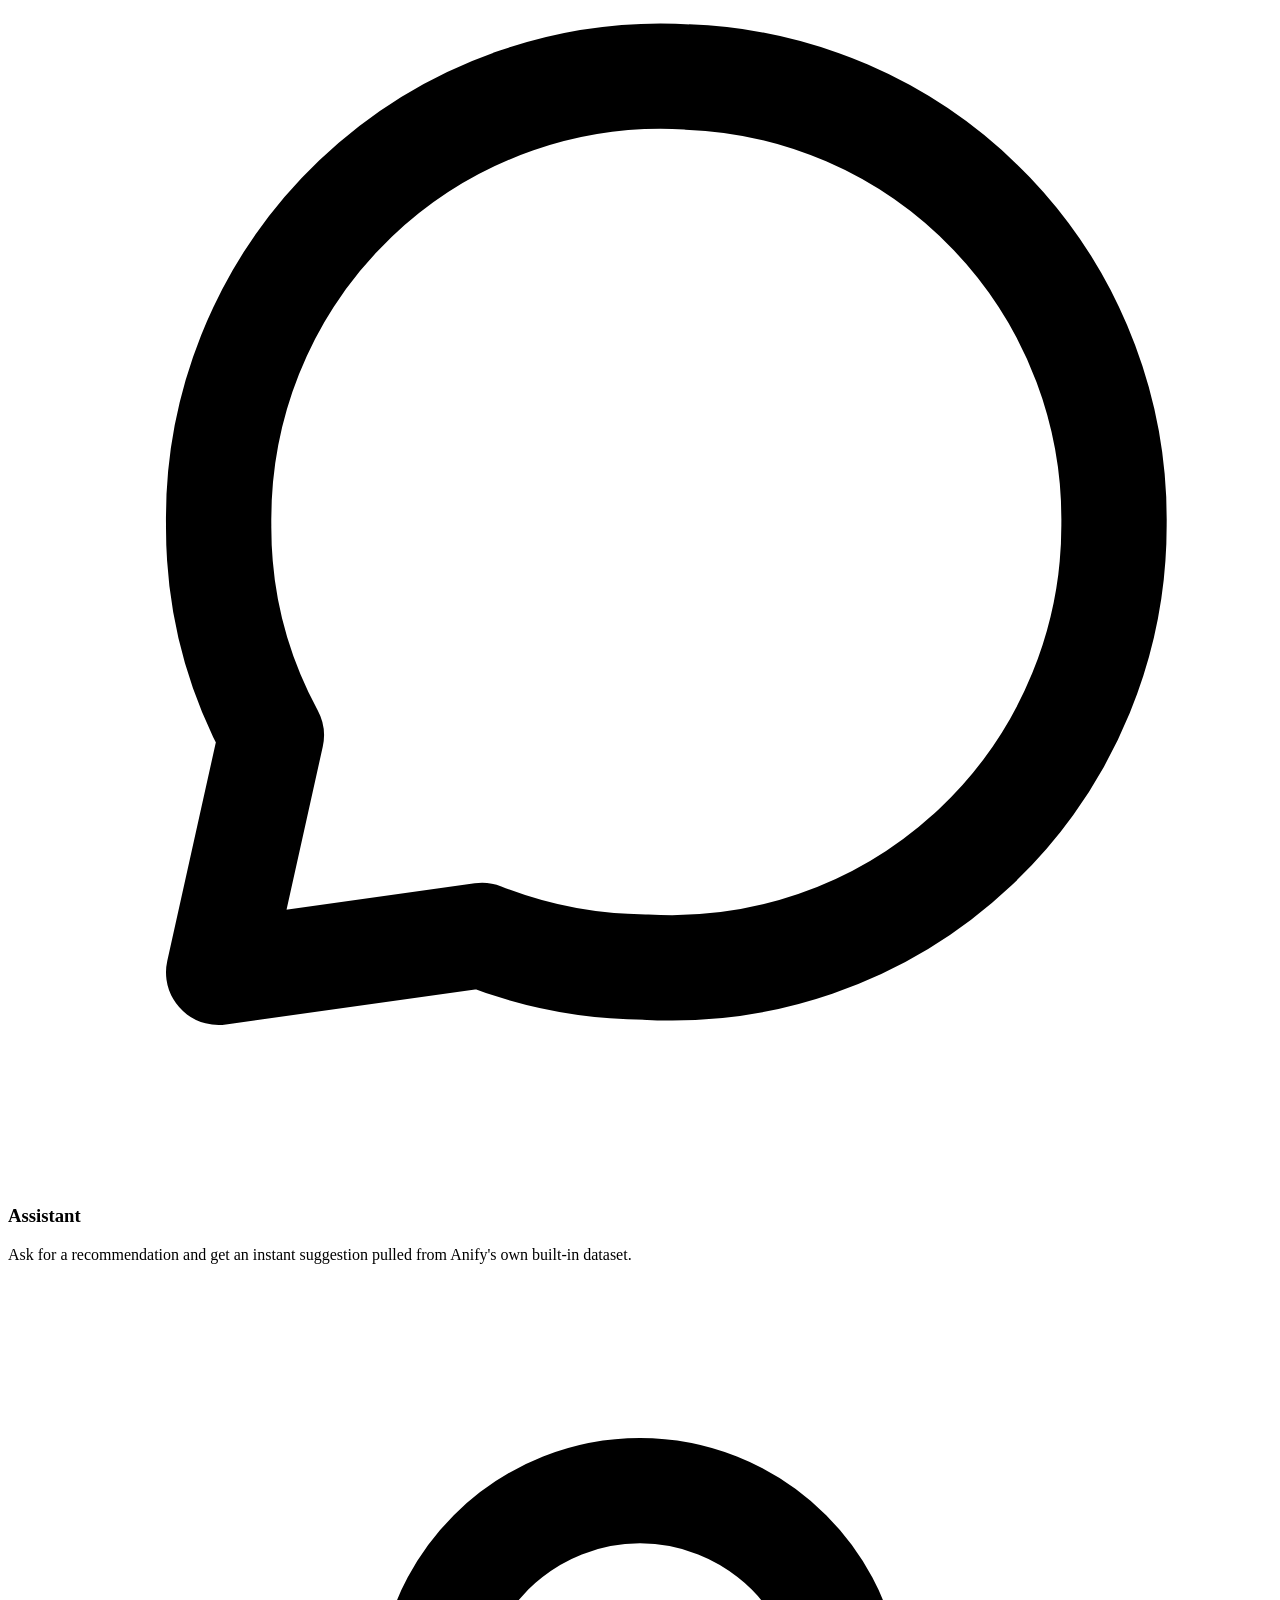
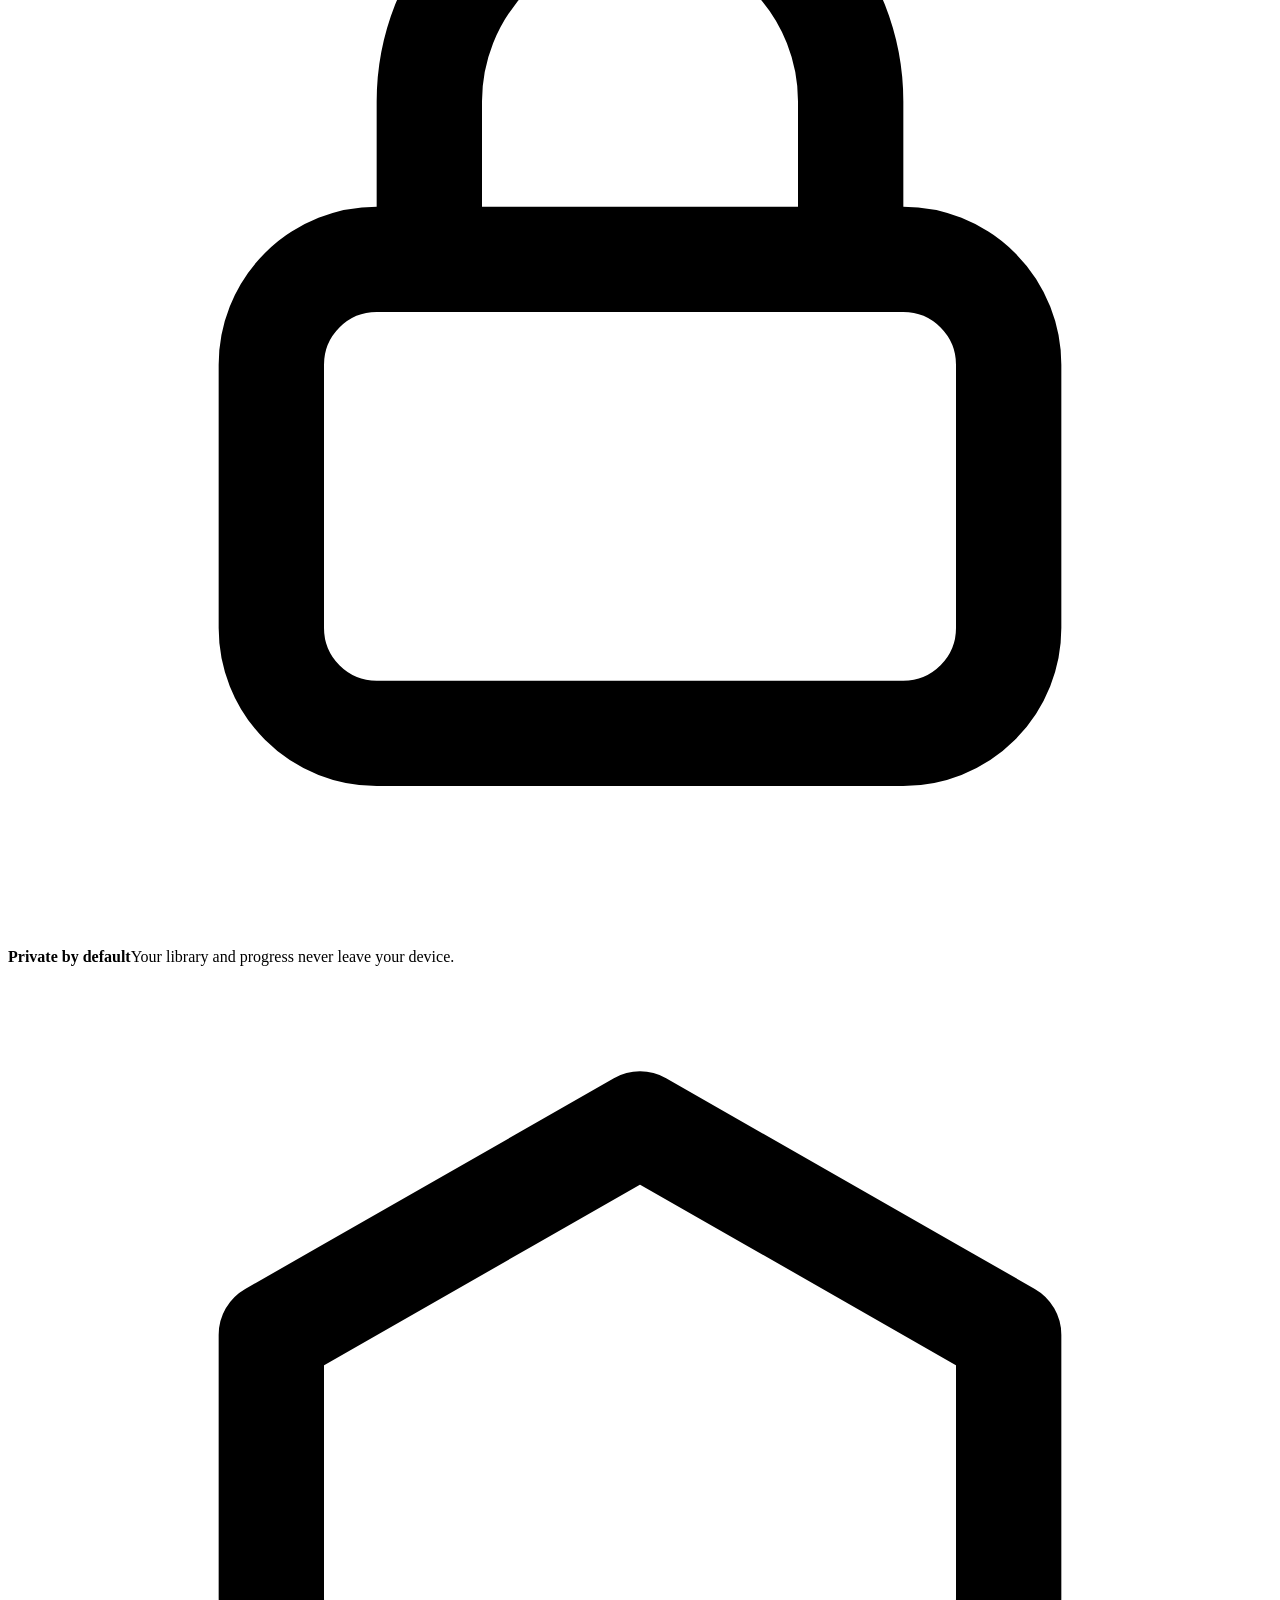
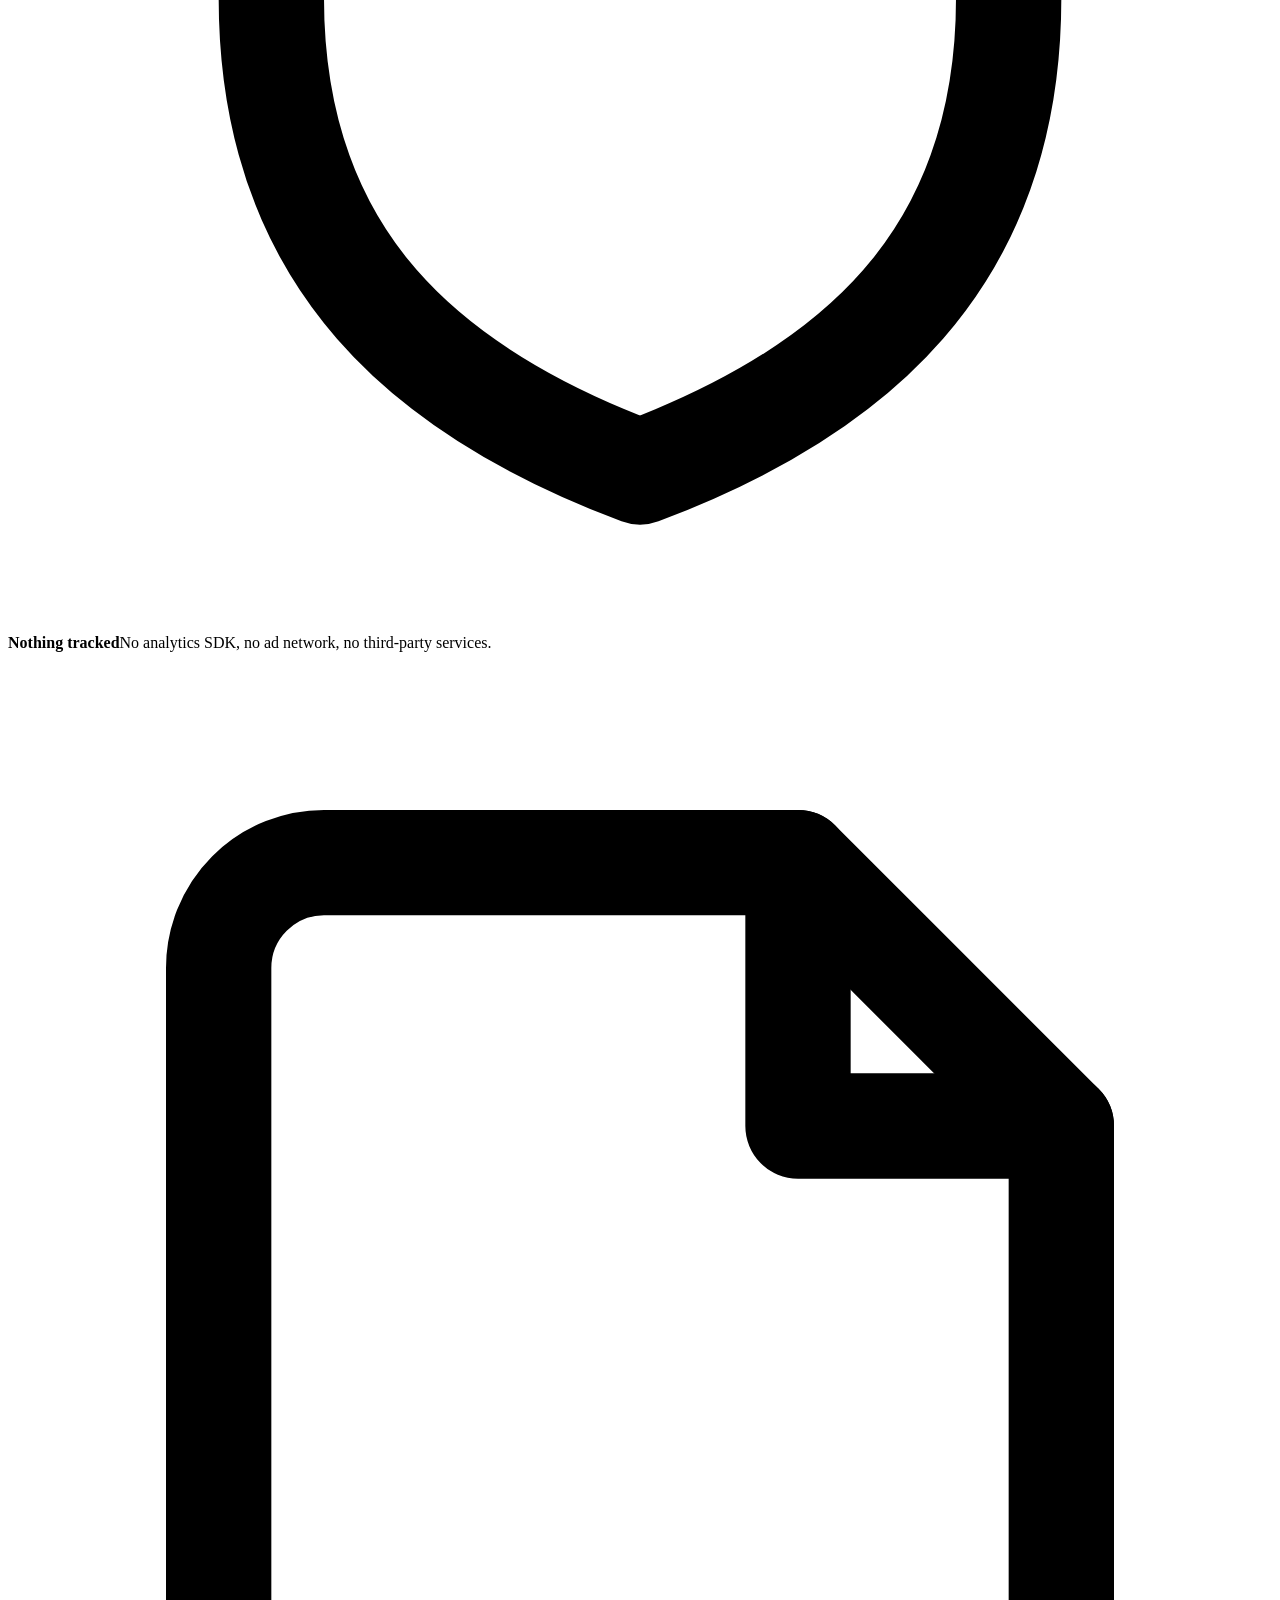
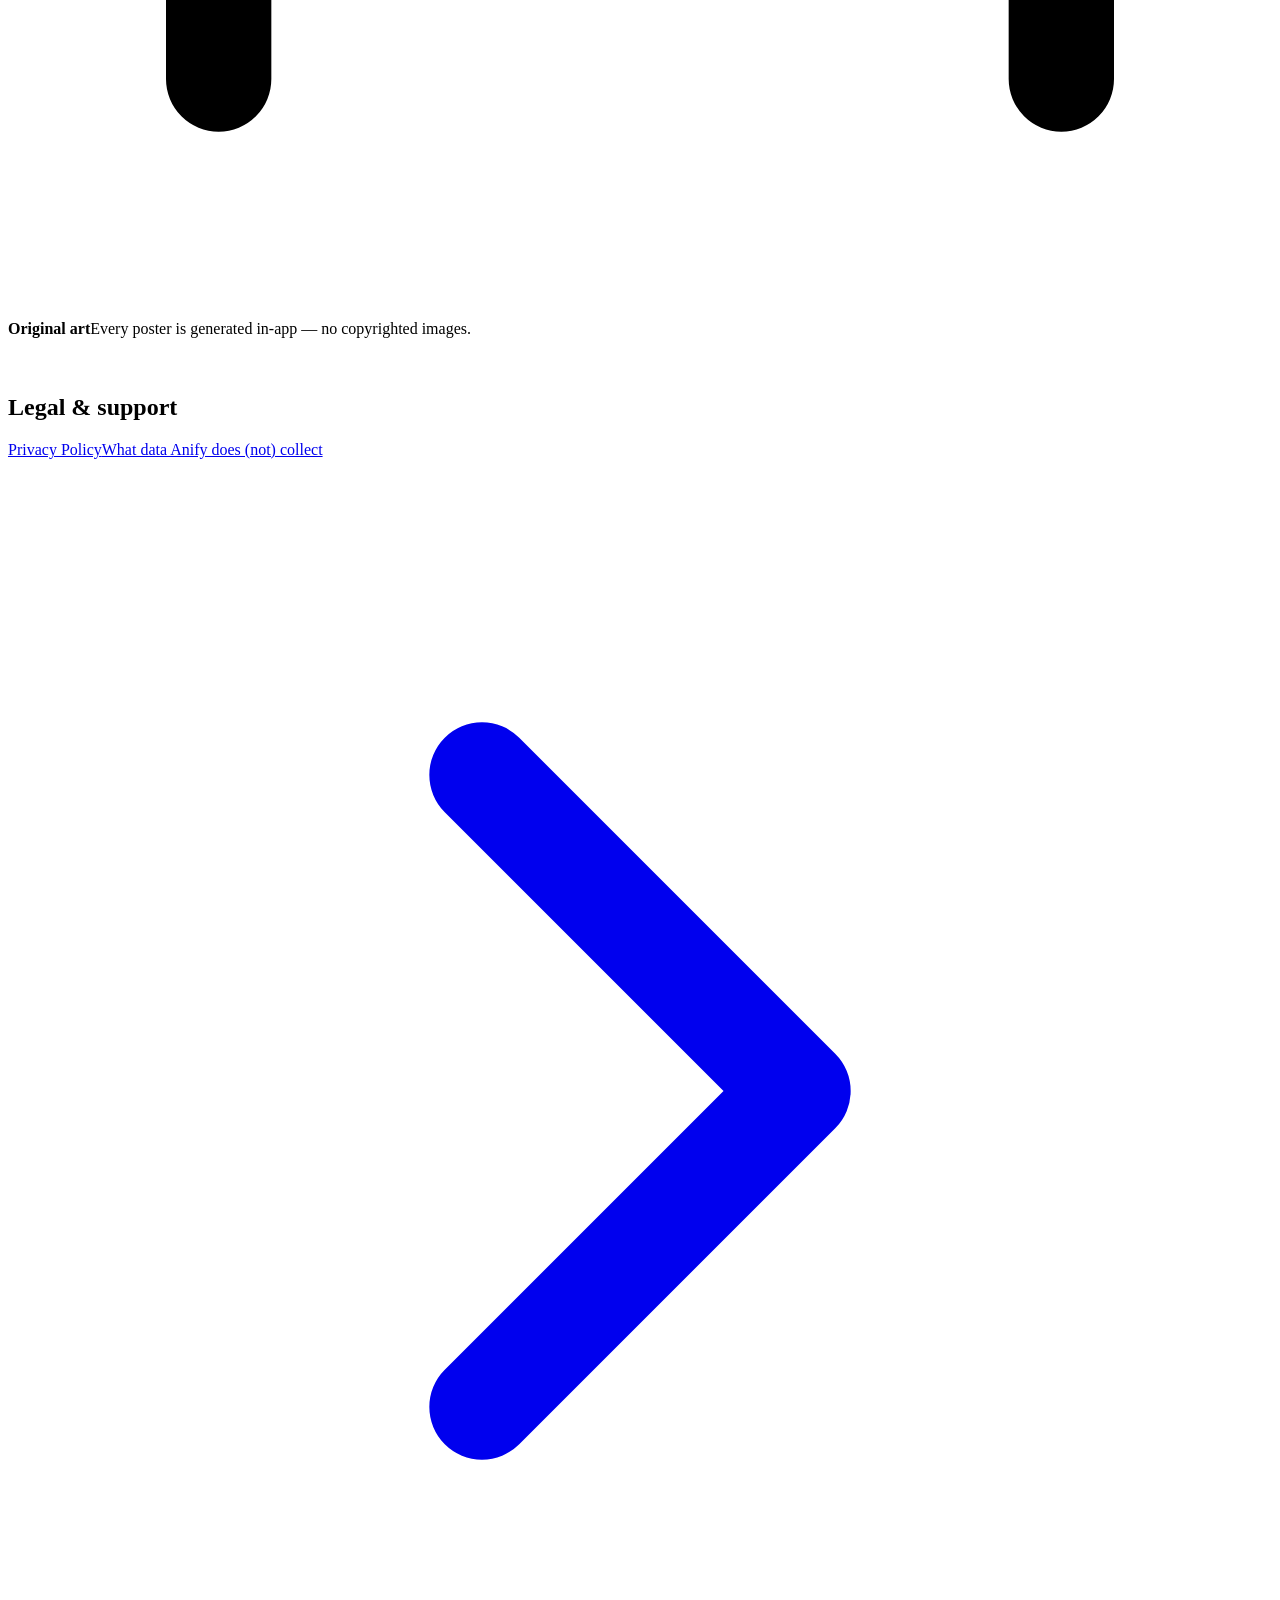
==== commit 6170a401: "refactor: split marketing site into separate pages with clean URLs /, /privacy, /terms, /contact now" ====
--- a/site/index.html
+++ b/site/index.html
@@ -9,759 +9,100 @@
 <link rel="preconnect" href="https://fonts.googleapis.com">
 <link rel="preconnect" href="https://fonts.gstatic.com" crossorigin>
 <link href="https://fonts.googleapis.com/css2?family=Plus+Jakarta+Sans:wght@400;500;600;700;800&display=swap" rel="stylesheet">
-<style>
-  :root {
-    --bg: #0D0D0F;
-    --surface: #16161A;
-    --surface-2: #1C1C22;
-    --text-1: #FFFFFF;
-    --text-2: rgba(255,255,255,.74);
-    --text-3: rgba(255,255,255,.46);
-    --accent: #7C5CFC;
-    --accent-300: #B6A3FF;
-    --accent-tint: rgba(124,92,252,.16);
-    --accent-border: rgba(124,92,252,.4);
-    --teal: #1DB8A0;
-    --teal-300: #6FE6CF;
-    --teal-tint: rgba(29,184,160,.14);
-    --teal-border: rgba(29,184,160,.4);
-    --hairline: rgba(255,255,255,.08);
-    --hairline-strong: rgba(255,255,255,.16);
-    --glass: rgba(8,8,12,.62);
-    --shadow: rgba(0,0,0,.45);
-
-    --radius-sm: 10px;
-    --radius-md: 16px;
-    --radius-lg: 22px;
-    --radius-pill: 999px;
-    --content-w: 42rem;
-  }
-
-  @media (prefers-color-scheme: light) {
-    :root:not([data-theme="dark"]) {
-      --bg: #F7F8FC;
-      --surface: #FFFFFF;
-      --surface-2: #F1F3F8;
-      --text-1: #101828;
-      --text-2: #475467;
-      --text-3: #667085;
-      --accent: #7C5CFC;
-      --accent-300: #5B3DE0;
-      --accent-tint: rgba(124,92,252,.10);
-      --accent-border: rgba(124,92,252,.35);
-      --teal: #1AA490;
-      --teal-300: #0E8E7A;
-      --teal-tint: rgba(26,164,144,.10);
-      --teal-border: rgba(26,164,144,.32);
-      --hairline: #E4E7EC;
-      --hairline-strong: #D0D5DD;
-      --glass: rgba(255,255,255,.78);
-      --shadow: rgba(16,24,40,.10);
-    }
-  }
-
-  :root[data-theme="light"] {
-    --bg: #F7F8FC;
-    --surface: #FFFFFF;
-    --surface-2: #F1F3F8;
-    --text-1: #101828;
-    --text-2: #475467;
-    --text-3: #667085;
-    --accent: #7C5CFC;
-    --accent-300: #5B3DE0;
-    --accent-tint: rgba(124,92,252,.10);
-    --accent-border: rgba(124,92,252,.35);
-    --teal: #1AA490;
-    --teal-300: #0E8E7A;
-    --teal-tint: rgba(26,164,144,.10);
-    --teal-border: rgba(26,164,144,.32);
-    --hairline: #E4E7EC;
-    --hairline-strong: #D0D5DD;
-    --glass: rgba(255,255,255,.78);
-    --shadow: rgba(16,24,40,.10);
-  }
-
-  :root[data-theme="dark"] {
-    --bg: #0D0D0F;
-    --surface: #16161A;
-    --surface-2: #1C1C22;
-    --text-1: #FFFFFF;
-    --text-2: rgba(255,255,255,.74);
-    --text-3: rgba(255,255,255,.46);
-    --accent: #7C5CFC;
-    --accent-300: #B6A3FF;
-    --accent-tint: rgba(124,92,252,.16);
-    --accent-border: rgba(124,92,252,.4);
-    --teal: #1DB8A0;
-    --teal-300: #6FE6CF;
-    --teal-tint: rgba(29,184,160,.14);
-    --teal-border: rgba(29,184,160,.4);
-    --hairline: rgba(255,255,255,.08);
-    --hairline-strong: rgba(255,255,255,.16);
-    --glass: rgba(8,8,12,.62);
-    --shadow: rgba(0,0,0,.45);
-  }
-
-  * { box-sizing: border-box; }
-
-  html, body {
-    background: var(--bg);
-    color: var(--text-1);
-  }
-
-  body {
-    margin: 0;
-    font-family: "Plus Jakarta Sans", ui-sans-serif, system-ui, -apple-system, "Segoe UI", sans-serif;
-    -webkit-font-smoothing: antialiased;
-    line-height: 1.5;
-  }
-
-  a { color: inherit; }
-
-  h1, h2, h3 { text-wrap: balance; margin: 0; font-weight: 800; letter-spacing: -0.02em; }
-
-  p { margin: 0; }
-
-  button { font-family: inherit; cursor: pointer; }
-
-  :focus-visible {
-    outline: 2px solid var(--accent-300);
-    outline-offset: 2px;
-    border-radius: 6px;
-  }
-
-  .app {
-    max-width: 68rem;
-    margin: 0 auto;
-    padding: 0 1.5rem;
-  }
-
-  /* ---------- Top bar ---------- */
-
-  .topbar {
-    position: sticky;
-    top: 0;
-    z-index: 20;
-    display: flex;
-    align-items: center;
-    justify-content: space-between;
-    gap: 1rem;
-    padding: 1.1rem 0;
-    background: color-mix(in srgb, var(--bg) 88%, transparent);
-    backdrop-filter: blur(14px);
-    -webkit-backdrop-filter: blur(14px);
-    border-bottom: 1px solid transparent;
-    transition: border-color .2s ease;
-  }
-
-  .topbar.scrolled { border-bottom-color: var(--hairline); }
-
-  .brand {
-    display: flex;
-    align-items: center;
-    gap: .6rem;
-    text-decoration: none;
-    flex-shrink: 0;
-    background: none;
-    border: none;
-    padding: 0;
-  }
-
-  .brand-mark {
-    width: 34px;
-    height: 34px;
-    border-radius: 22.5%;
-    background: #000;
-    display: flex;
-    align-items: center;
-    justify-content: center;
-    flex-shrink: 0;
-  }
-
-  .brand-mark svg { width: 100%; height: 100%; display: block; }
-
-  .brand-word {
-    font-size: 1.05rem;
-    font-weight: 800;
-    letter-spacing: -0.02em;
-    color: var(--text-1);
-  }
-
-  .pills {
-    display: flex;
-    gap: .35rem;
-    flex-wrap: wrap;
-    justify-content: flex-end;
-  }
-
-  .pill {
-    appearance: none;
-    border: 1px solid transparent;
-    background: transparent;
-    color: var(--text-2);
-    font-size: .84rem;
-    font-weight: 700;
-    padding: .5rem .9rem;
-    border-radius: var(--radius-pill);
-    transition: background .15s ease, color .15s ease, border-color .15s ease;
-    white-space: nowrap;
-  }
-
-  .pill:hover { color: var(--text-1); background: var(--surface-2); }
-
-  .pill[aria-current="true"] {
-    color: var(--accent-300);
-    background: var(--accent-tint);
-    border-color: var(--accent-border);
-  }
-
-  /* ---------- Layout ---------- */
-
-  main { padding: 2.75rem 0 5rem; }
-
-  .view[hidden] { display: none; }
-
-  .prose {
-    max-width: var(--content-w);
-  }
-
-  .eyebrow {
-    display: inline-flex;
-    align-items: center;
-    gap: .4rem;
-    font-size: .72rem;
-    font-weight: 700;
-    letter-spacing: .09em;
-    text-transform: uppercase;
-    color: var(--teal-300);
-    background: var(--teal-tint);
-    border: 1px solid var(--teal-border);
-    padding: .35rem .7rem;
-    border-radius: var(--radius-pill);
-  }
-
-  /* ---------- Hero ---------- */
-
-  .hero {
-    position: relative;
-    padding: 2rem 0 3.5rem;
-    overflow: hidden;
-  }
-
-  .hero-glow {
-    position: absolute;
-    inset: -20% -10% auto -10%;
-    height: 26rem;
-    background:
-      radial-gradient(38rem 20rem at 18% 20%, var(--accent-tint), transparent 60%),
-      radial-gradient(30rem 18rem at 82% 0%, var(--teal-tint), transparent 60%);
-    filter: blur(10px);
-    pointer-events: none;
-    z-index: -1;
-    animation: drift 22s ease-in-out infinite alternate;
-  }
-
-  @media (prefers-reduced-motion: reduce) {
-    .hero-glow { animation: none; }
-  }
-
-  @keyframes drift {
-    from { transform: translateY(0) scale(1); }
-    to { transform: translateY(1.5rem) scale(1.04); }
-  }
-
-  .hero h1 {
-    font-size: clamp(2.1rem, 4.4vw, 3.1rem);
-    line-height: 1.06;
-  }
-
-  .hero h1 em {
-    font-style: normal;
-    background: linear-gradient(100deg, var(--accent) 10%, var(--teal) 90%);
-    -webkit-background-clip: text;
-    background-clip: text;
-    color: transparent;
-  }
-
-  .hero p.lede {
-    margin-top: 1.1rem;
-    font-size: 1.05rem;
-    color: var(--text-2);
-    max-width: 34rem;
-  }
-
-  .badge-row {
-    display: flex;
-    flex-wrap: wrap;
-    gap: .5rem;
-    margin-top: 1.6rem;
-  }
-
-  .badge {
-    display: inline-flex;
-    align-items: center;
-    gap: .4rem;
-    font-size: .78rem;
-    font-weight: 600;
-    color: var(--text-2);
-    background: var(--surface);
-    border: 1px solid var(--hairline);
-    padding: .45rem .8rem;
-    border-radius: var(--radius-pill);
-  }
-
-  .badge svg { width: 13px; height: 13px; flex-shrink: 0; color: var(--teal-300); }
-
-  /* ---------- Feature grid ---------- */
-
-  .section-head { margin-bottom: 1.5rem; }
-  .section-head h2 { font-size: 1.5rem; }
-  .section-head p { color: var(--text-2); margin-top: .5rem; max-width: 34rem; }
-
-  .grid {
-    display: grid;
-    grid-template-columns: repeat(auto-fit, minmax(15.5rem, 1fr));
-    gap: 1rem;
-    margin-top: 2.75rem;
-  }
-
-  .card {
-    background: var(--surface);
-    border: 1px solid var(--hairline);
-    border-radius: var(--radius-lg);
-    padding: 1.5rem;
-    box-shadow: 0 12px 28px -18px var(--shadow);
-  }
-
-  .card-icon {
-    width: 40px;
-    height: 40px;
-    border-radius: var(--radius-sm);
-    display: flex;
-    align-items: center;
-    justify-content: center;
-    margin-bottom: 1rem;
-  }
-
-  .card-icon svg { width: 19px; height: 19px; }
-
-  .card.tone-accent .card-icon { background: var(--accent-tint); color: var(--accent-300); }
-  .card.tone-teal .card-icon { background: var(--teal-tint); color: var(--teal-300); }
-
-  .card h3 { font-size: 1.02rem; font-weight: 700; }
-  .card p { margin-top: .5rem; font-size: .89rem; color: var(--text-2); }
-
-  /* ---------- Trust strip ---------- */
-
-  .trust {
-    margin-top: 3.5rem;
-    display: grid;
-    grid-template-columns: repeat(auto-fit, minmax(13rem, 1fr));
-    gap: 1px;
-    background: var(--hairline);
-    border: 1px solid var(--hairline);
-    border-radius: var(--radius-lg);
-    overflow: hidden;
-  }
-
-  .trust-item {
-    background: var(--surface);
-    padding: 1.25rem 1.4rem;
-    display: flex;
-    align-items: flex-start;
-    gap: .7rem;
-  }
-
-  .trust-item svg { width: 17px; height: 17px; color: var(--teal-300); flex-shrink: 0; margin-top: .1rem; }
-  .trust-item strong { display: block; font-size: .88rem; font-weight: 700; }
-  .trust-item span { display: block; font-size: .8rem; color: var(--text-3); margin-top: .15rem; }
-
-  /* ---------- Legal pages ---------- */
-
-  .doc-meta {
-    color: var(--text-3);
-    font-size: .82rem;
-    margin-top: .6rem;
-  }
-
-  .doc h1 { font-size: clamp(1.7rem, 3.4vw, 2.2rem); }
-
-  .doc-body { margin-top: 2.25rem; display: flex; flex-direction: column; gap: 1.9rem; }
-
-  .doc-section h2 {
-    font-size: 1.02rem;
-    font-weight: 700;
-    display: flex;
-    align-items: center;
-    gap: .55rem;
-  }
-
-  .doc-section h2::before {
-    content: "";
-    width: 6px;
-    height: 6px;
-    border-radius: 50%;
-    background: var(--accent);
-    flex-shrink: 0;
-  }
-
-  .doc-section p, .doc-section li {
-    color: var(--text-2);
-    font-size: .93rem;
-    margin-top: .6rem;
-  }
-
-  .doc-section ul { margin: .6rem 0 0; padding-left: 1.2rem; display: flex; flex-direction: column; gap: .4rem; }
-
-  .doc-section a.inline-link { color: var(--accent-300); text-decoration: underline; text-underline-offset: 2px; }
-
-  .callout {
-    margin-top: 2.5rem;
-    border: 1px solid var(--teal-border);
-    background: var(--teal-tint);
-    border-radius: var(--radius-md);
-    padding: 1.1rem 1.3rem;
-    font-size: .88rem;
-    color: var(--text-2);
-  }
-
-  .callout strong { color: var(--text-1); }
-
-  /* ---------- Contact ---------- */
-
-  .contact-card {
-    margin-top: 2.25rem;
-    background: var(--surface);
-    border: 1px solid var(--hairline);
-    border-radius: var(--radius-lg);
-    padding: 2rem;
-    display: flex;
-    flex-direction: column;
-    gap: 1.4rem;
-    max-width: 30rem;
-  }
-
-  .contact-row {
-    display: flex;
-    align-items: center;
-    gap: 1rem;
-  }
-
-  .contact-row .ico {
-    width: 42px;
-    height: 42px;
-    border-radius: var(--radius-sm);
-    background: var(--accent-tint);
-    color: var(--accent-300);
-    display: flex;
-    align-items: center;
-    justify-content: center;
-    flex-shrink: 0;
-  }
-
-  .contact-row .ico svg { width: 19px; height: 19px; }
-
-  .contact-row .label { font-size: .78rem; color: var(--text-3); }
-  .contact-row .value { font-weight: 700; font-size: .98rem; margin-top: .1rem; }
-
-  .btn-mail {
-    display: inline-flex;
-    align-items: center;
-    justify-content: center;
-    gap: .5rem;
-    background: var(--accent);
-    color: #fff;
-    font-weight: 700;
-    font-size: .9rem;
-    padding: .75rem 1.1rem;
-    border-radius: var(--radius-pill);
-    text-decoration: none;
-    border: none;
-    transition: filter .15s ease, transform .15s ease;
-  }
-
-  .btn-mail:hover { filter: brightness(1.08); }
-  .btn-mail:active { transform: scale(.98); }
-  .btn-mail svg { width: 15px; height: 15px; }
-
-  .btn-mail.copied { background: var(--teal); }
-
-  .mail-fallback {
-    font-size: .78rem;
-    color: var(--text-3);
-    text-align: center;
-  }
-
-  .mail-fallback a { color: var(--accent-300); text-decoration: underline; text-underline-offset: 2px; }
-
-  .toast {
-    position: fixed;
-    left: 50%;
-    bottom: 1.6rem;
-    transform: translateX(-50%) translateY(120%);
-    background: var(--surface-2);
-    border: 1px solid var(--hairline-strong);
-    color: var(--text-1);
-    font-size: .85rem;
-    font-weight: 600;
-    padding: .7rem 1.1rem;
-    border-radius: var(--radius-pill);
-    box-shadow: 0 12px 28px -12px var(--shadow);
-    transition: transform .25s ease;
-    z-index: 50;
-    pointer-events: none;
-  }
-
-  .toast.show { transform: translateX(-50%) translateY(0); }
-
-  /* ---------- Footer ---------- */
-
-  footer {
-    border-top: 1px solid var(--hairline);
-    padding: 2rem 0 2.5rem;
-    display: flex;
-    flex-wrap: wrap;
-    align-items: center;
-    justify-content: space-between;
-    gap: 1rem;
-  }
-
-  .footer-brand { display: flex; align-items: center; gap: .55rem; color: var(--text-3); font-size: .82rem; }
-  .footer-brand .brand-mark { width: 22px; height: 22px; }
-
-  .footer-links { display: flex; gap: 1.4rem; flex-wrap: wrap; }
-  .footer-links button {
-    background: none; border: none; padding: 0;
-    color: var(--text-3); font-size: .82rem; font-weight: 600;
-  }
-  .footer-links button:hover { color: var(--text-1); }
-
-  @media (max-width: 640px) {
-    .topbar { flex-direction: column; align-items: flex-start; gap: .8rem; }
-    .pills { justify-content: flex-start; }
-    footer { flex-direction: column; align-items: flex-start; }
-  }
-</style>
+<link rel="stylesheet" href="/styles.css">
 </head>
 <body>
 
 <div class="app">
 
   <header class="topbar" id="topbar">
-    <button class="brand" data-nav="home" aria-label="Anify — go to home">
+    <a class="brand" href="/" aria-label="Anify — home">
       <span class="brand-mark">
         <svg viewBox="0 0 100 100" fill="none"><path d="M50 11 L5 88 L28 88 Z" fill="#fff"/><path d="M50 11 L95 88 L72 88 Z" fill="#fff"/><path d="M38.29 52 L61.71 52 L65.71 66 L34.29 66 Z" fill="#fff"/></svg>
       </span>
       <span class="brand-word">Anify</span>
-    </button>
-    <nav class="pills" role="tablist" aria-label="Site sections">
-      <button class="pill" data-nav="home" role="tab">Home</button>
-      <button class="pill" data-nav="privacy" role="tab">Privacy Policy</button>
-      <button class="pill" data-nav="terms" role="tab">Terms of Use</button>
-      <button class="pill" data-nav="contact" role="tab">Contact</button>
+    </a>
+    <nav class="pills" aria-label="Site sections">
+      <a class="pill" href="/" aria-current="page">Home</a>
+      <a class="pill" href="/privacy">Privacy Policy</a>
+      <a class="pill" href="/terms">Terms of Use</a>
+      <a class="pill" href="/contact">Contact</a>
     </nav>
   </header>
 
   <main>
+    <div class="hero">
+      <div class="hero-glow" aria-hidden="true"></div>
+      <span class="eyebrow">Anime &amp; manga companion</span>
+      <h1 style="margin-top:1rem;">Track what you watch.<br>Track what you <em>read</em>.</h1>
+      <p class="lede">Anify is a personal anime and manga tracker: discover titles, keep your library and progress up to date, and get quick recommendations — all without an account, all on your device.</p>
+      <div class="badge-row">
+        <span class="badge"><svg viewBox="0 0 24 24" fill="none" stroke="currentColor" stroke-width="2.4" stroke-linecap="round"><path d="M5 13l4 4L19 7"/></svg>No account needed</span>
+        <span class="badge"><svg viewBox="0 0 24 24" fill="none" stroke="currentColor" stroke-width="2.4" stroke-linecap="round"><path d="M5 13l4 4L19 7"/></svg>Works fully offline</span>
+        <span class="badge"><svg viewBox="0 0 24 24" fill="none" stroke="currentColor" stroke-width="2.4" stroke-linecap="round"><path d="M5 13l4 4L19 7"/></svg>No ads, no tracking</span>
+      </div>
+    </div>
 
-    <!-- HOME -->
-    <section class="view" id="view-home" data-panel="home">
-      <div class="hero">
-        <div class="hero-glow" aria-hidden="true"></div>
-        <span class="eyebrow">Anime &amp; manga companion</span>
-        <h1 style="margin-top:1rem;">Track what you watch.<br>Track what you <em>read</em>.</h1>
-        <p class="lede">Anify is a personal anime and manga tracker: discover titles, keep your library and progress up to date, and get quick recommendations — all without an account, all on your device.</p>
-        <div class="badge-row">
-          <span class="badge"><svg viewBox="0 0 24 24" fill="none" stroke="currentColor" stroke-width="2.4" stroke-linecap="round"><path d="M5 13l4 4L19 7"/></svg>No account needed</span>
-          <span class="badge"><svg viewBox="0 0 24 24" fill="none" stroke="currentColor" stroke-width="2.4" stroke-linecap="round"><path d="M5 13l4 4L19 7"/></svg>Works fully offline</span>
-          <span class="badge"><svg viewBox="0 0 24 24" fill="none" stroke="currentColor" stroke-width="2.4" stroke-linecap="round"><path d="M5 13l4 4L19 7"/></svg>No ads, no tracking</span>
-        </div>
+    <div class="section-head">
+      <h2>What's inside</h2>
+      <p>Four screens, one habit: open Anify, see where you left off, keep going.</p>
+    </div>
+
+    <div class="grid">
+      <div class="card tone-accent">
+        <div class="card-icon"><svg viewBox="0 0 24 24" fill="none" stroke="currentColor" stroke-width="2"><circle cx="11" cy="11" r="7"/><path d="M21 21l-4.3-4.3" stroke-linecap="round"/></svg></div>
+        <h3>Discover</h3>
+        <p>Browse a curated home feed and search by title, type or genre to find what to watch or read next.</p>
       </div>
+      <div class="card tone-teal">
+        <div class="card-icon"><svg viewBox="0 0 24 24" fill="none" stroke="currentColor" stroke-width="2" stroke-linecap="round" stroke-linejoin="round"><rect x="4" y="4" width="6" height="16" rx="1.5"/><rect x="14" y="4" width="6" height="10" rx="1.5"/></svg></div>
+        <h3>Library &amp; progress</h3>
+        <p>Save titles, mark them Watching, Completed, Planning or Dropped, and jot down your own rating and notes.</p>
+      </div>
+      <div class="card tone-accent">
+        <div class="card-icon"><svg viewBox="0 0 24 24" fill="none" stroke="currentColor" stroke-width="2" stroke-linecap="round" stroke-linejoin="round"><path d="M9 9a3 3 0 1 1 4 2.8c-.7.3-1 .9-1 1.7V14"/><circle cx="12" cy="18" r=".6" fill="currentColor" stroke="none"/></svg></div>
+        <h3>Quiz</h3>
+        <p>A short trivia round to test how well you actually know the titles in your library.</p>
+      </div>
+      <div class="card tone-teal">
+        <div class="card-icon"><svg viewBox="0 0 24 24" fill="none" stroke="currentColor" stroke-width="2" stroke-linecap="round" stroke-linejoin="round"><path d="M21 11.5a8.4 8.4 0 0 1-8.9 8.4 8.6 8.6 0 0 1-3.1-.6L4 20l1-4.5a8.3 8.3 0 0 1-1-4A8.4 8.4 0 0 1 12.9 3 8.4 8.4 0 0 1 21 11.5Z"/></svg></div>
+        <h3>Assistant</h3>
+        <p>Ask for a recommendation and get an instant suggestion pulled from Anify's own built-in dataset.</p>
+      </div>
+    </div>
 
-      <div class="section-head">
-        <h2>What's inside</h2>
-        <p>Four screens, one habit: open Anify, see where you left off, keep going.</p>
+    <div class="trust">
+      <div class="trust-item">
+        <svg viewBox="0 0 24 24" fill="none" stroke="currentColor" stroke-width="2" stroke-linecap="round" stroke-linejoin="round"><rect x="5" y="11" width="14" height="9" rx="2"/><path d="M8 11V8a4 4 0 0 1 8 0v3"/></svg>
+        <div><strong>Private by default</strong><span>Your library and progress never leave your device.</span></div>
       </div>
+      <div class="trust-item">
+        <svg viewBox="0 0 24 24" fill="none" stroke="currentColor" stroke-width="2" stroke-linecap="round" stroke-linejoin="round"><path d="M12 3l7 4v5c0 5-3 7.5-7 9-4-1.5-7-4-7-9V7l7-4Z"/></svg>
+        <div><strong>Nothing tracked</strong><span>No analytics SDK, no ad network, no third-party services.</span></div>
+      </div>
+      <div class="trust-item">
+        <svg viewBox="0 0 24 24" fill="none" stroke="currentColor" stroke-width="2" stroke-linecap="round" stroke-linejoin="round"><path d="M4 19.5V6a2 2 0 0 1 2-2h9l5 5v10.5"/><path d="M15 4v5h5"/></svg>
+        <div><strong>Original art</strong><span>Every poster is generated in-app — no copyrighted images.</span></div>
+      </div>
+    </div>
 
-      <div class="grid">
-        <div class="card tone-accent">
-          <div class="card-icon"><svg viewBox="0 0 24 24" fill="none" stroke="currentColor" stroke-width="2"><circle cx="11" cy="11" r="7"/><path d="M21 21l-4.3-4.3" stroke-linecap="round"/></svg></div>
-          <h3>Discover</h3>
-          <p>Browse a curated home feed and search by title, type or genre to find what to watch or read next.</p>
-        </div>
-        <div class="card tone-teal">
-          <div class="card-icon"><svg viewBox="0 0 24 24" fill="none" stroke="currentColor" stroke-width="2" stroke-linecap="round" stroke-linejoin="round"><rect x="4" y="4" width="6" height="16" rx="1.5"/><rect x="14" y="4" width="6" height="10" rx="1.5"/></svg></div>
-          <h3>Library &amp; progress</h3>
-          <p>Save titles, mark them Watching, Completed, Planning or Dropped, and jot down your own rating and notes.</p>
-        </div>
-        <div class="card tone-accent">
-          <div class="card-icon"><svg viewBox="0 0 24 24" fill="none" stroke="currentColor" stroke-width="2" stroke-linecap="round" stroke-linejoin="round"><path d="M9 9a3 3 0 1 1 4 2.8c-.7.3-1 .9-1 1.7V14"/><circle cx="12" cy="18" r=".6" fill="currentColor" stroke="none"/></svg></div>
-          <h3>Quiz</h3>
-          <p>A short trivia round to test how well you actually know the titles in your library.</p>
-        </div>
-        <div class="card tone-teal">
-          <div class="card-icon"><svg viewBox="0 0 24 24" fill="none" stroke="currentColor" stroke-width="2" stroke-linecap="round" stroke-linejoin="round"><path d="M21 11.5a8.4 8.4 0 0 1-8.9 8.4 8.6 8.6 0 0 1-3.1-.6L4 20l1-4.5a8.3 8.3 0 0 1-1-4A8.4 8.4 0 0 1 12.9 3 8.4 8.4 0 0 1 21 11.5Z"/></svg></div>
-          <h3>Assistant</h3>
-          <p>Ask for a recommendation and get an instant suggestion pulled from Anify's own built-in dataset.</p>
-        </div>
-      </div>
-
-      <div class="trust">
-        <div class="trust-item">
-          <svg viewBox="0 0 24 24" fill="none" stroke="currentColor" stroke-width="2" stroke-linecap="round" stroke-linejoin="round"><rect x="5" y="11" width="14" height="9" rx="2"/><path d="M8 11V8a4 4 0 0 1 8 0v3"/></svg>
-          <div><strong>Private by default</strong><span>Your library and progress never leave your device.</span></div>
-        </div>
-        <div class="trust-item">
-          <svg viewBox="0 0 24 24" fill="none" stroke="currentColor" stroke-width="2" stroke-linecap="round" stroke-linejoin="round"><path d="M12 3l7 4v5c0 5-3 7.5-7 9-4-1.5-7-4-7-9V7l7-4Z"/></svg>
-          <div><strong>Nothing tracked</strong><span>No analytics SDK, no ad network, no third-party services.</span></div>
-        </div>
-        <div class="trust-item">
-          <svg viewBox="0 0 24 24" fill="none" stroke="currentColor" stroke-width="2" stroke-linecap="round" stroke-linejoin="round"><path d="M4 19.5V6a2 2 0 0 1 2-2h9l5 5v10.5"/><path d="M15 4v5h5"/></svg>
-          <div><strong>Original art</strong><span>Every poster is generated in-app — no copyrighted images.</span></div>
-        </div>
-      </div>
-    </section>
-
-    <!-- PRIVACY -->
-    <section class="view" id="view-privacy" data-panel="privacy" hidden>
-      <div class="prose doc">
-        <span class="eyebrow">Legal</span>
-        <h1 style="margin-top:1rem;">Privacy Policy</h1>
-        <p class="doc-meta">Last updated August 26, 2026</p>
-
-        <div class="doc-body">
-          <div class="doc-section">
-            <h2>The short version</h2>
-            <p>Anify does not collect, store, or transmit any personal data. There is nothing to opt out of, because nothing leaves your device.</p>
-          </div>
-
-          <div class="doc-section">
-            <h2>Data we collect</h2>
-            <p>None. Anify does not require an account, does not ask for your name or email, and does not read your contacts, location, camera, or photos.</p>
-          </div>
-
-          <div class="doc-section">
-            <h2>Where your data lives</h2>
-            <p>Anything you create inside the app — your library, watch/read progress, personal ratings, and notes — is stored locally on your device only. Uninstalling the app removes it permanently. We have no server that holds a copy.</p>
-          </div>
-
-          <div class="doc-section">
-            <h2>Third-party services</h2>
-            <p>Anify does not integrate any third-party analytics, advertising, or tracking SDK. No data is shared with, or sold to, anyone, because none is collected in the first place.</p>
-          </div>
-
-          <div class="doc-section">
-            <h2>Children's privacy</h2>
-            <p>Because Anify collects no personal data from any user, it does not knowingly collect data from children either. The app is safe for use by any age group with respect to data collection.</p>
-          </div>
-
-          <div class="doc-section">
-            <h2>Changes to this policy</h2>
-            <p>If this policy ever changes — for example if a future version of Anify adds an optional online feature — this page will be updated and the "Last updated" date above will reflect it.</p>
-          </div>
-
-          <div class="doc-section">
-            <h2>Contact</h2>
-            <p>Questions about this policy can be sent to <a class="inline-link" href="mailto:abdelhaqouballouk0@gmail.com">abdelhaqouballouk0@gmail.com</a>.</p>
-          </div>
-        </div>
-      </div>
-    </section>
-
-    <!-- TERMS -->
-    <section class="view" id="view-terms" data-panel="terms" hidden>
-      <div class="prose doc">
-        <span class="eyebrow">Legal</span>
-        <h1 style="margin-top:1rem;">Terms of Use</h1>
-        <p class="doc-meta">Last updated August 26, 2026</p>
-
-        <div class="doc-body">
-          <div class="doc-section">
-            <h2>Acceptance of terms</h2>
-            <p>By downloading or using Anify, you agree to these Terms of Use. If you do not agree, please do not use the app.</p>
-          </div>
-
-          <div class="doc-section">
-            <h2>What Anify is</h2>
-            <p>Anify is a personal companion app for organizing your anime and manga watching/reading habits: a home feed, search, a personal library with progress tracking, a short quiz, and a recommendation assistant. It runs entirely on your device — there is no account system and no server-backed content.</p>
-          </div>
-
-          <div class="doc-section">
-            <h2>License to use the app</h2>
-            <p>We grant you a personal, non-exclusive, non-transferable, revocable license to install and use Anify on devices you own or control, for your own non-commercial use, subject to these Terms and to the App Store's usage rules.</p>
-          </div>
-
-          <div class="doc-section">
-            <h2>Content shown in the app</h2>
-            <ul>
-              <li>Titles, descriptions, cover art, and quiz questions displayed in Anify are original or fictional placeholder content created for the app, not real licensed anime/manga properties.</li>
-              <li>All poster artwork is generated procedurally inside the app — no copyrighted images are used or reproduced.</li>
-              <li>The Assistant's replies are produced by a simple built-in rule-based dataset, not a live AI or online service.</li>
-            </ul>
-          </div>
-
-          <div class="doc-section">
-            <h2>Your content</h2>
-            <p>Any rating, note, or library entry you create stays on your device and belongs to you. We have no access to it and no ability to view, back up, or restore it on your behalf.</p>
-          </div>
-
-          <div class="doc-section">
-            <h2>Acceptable use</h2>
-            <p>You agree not to reverse-engineer, decompile, or redistribute the app outside of official app stores, and not to use it in any way that violates applicable law.</p>
-          </div>
-
-          <div class="doc-section">
-            <h2>No warranty</h2>
-            <p>Anify is provided "as is," without warranty of any kind, express or implied. We do not guarantee the app will be uninterrupted, error-free, or fit for any particular purpose.</p>
-          </div>
-
-          <div class="doc-section">
-            <h2>Limitation of liability</h2>
-            <p>To the maximum extent permitted by law, Anify's developer is not liable for any indirect, incidental, or consequential damages arising from your use of the app, including loss of locally stored data (for example from uninstalling the app or losing your device).</p>
-          </div>
-
-          <div class="doc-section">
-            <h2>Changes to these terms</h2>
-            <p>These terms may be updated as the app evolves. Continued use of Anify after an update means you accept the revised terms.</p>
-          </div>
-
-          <div class="doc-section">
-            <h2>Contact</h2>
-            <p>Questions about these terms can be sent to <a class="inline-link" href="mailto:abdelhaqouballouk0@gmail.com">abdelhaqouballouk0@gmail.com</a>.</p>
-          </div>
-        </div>
-
-        <div class="callout"><strong>Note:</strong> this draft does not name a governing jurisdiction — add your country/state of residence to the "Changes to these terms" or a new "Governing law" section before treating it as final.</div>
-      </div>
-    </section>
-
-    <!-- CONTACT -->
-    <section class="view" id="view-contact" data-panel="contact" hidden>
-      <div class="prose">
-        <span class="eyebrow">Get in touch</span>
-        <h1 class="doc-h1" style="margin-top:1rem; font-size:clamp(1.7rem, 3.4vw, 2.2rem);">Contact us</h1>
-        <p style="margin-top:.8rem; color:var(--text-2); font-size:.95rem;">Bug report, privacy question, or just feedback on a recommendation the Assistant got wrong — write to us directly.</p>
-
-        <div class="contact-card">
-          <div class="contact-row">
-            <span class="ico"><svg viewBox="0 0 24 24" fill="none" stroke="currentColor" stroke-width="2" stroke-linecap="round" stroke-linejoin="round"><rect x="3" y="5" width="18" height="14" rx="2"/><path d="m3 7 9 6 9-6"/></svg></span>
-            <div>
-              <div class="label">Email</div>
-              <div class="value">abdelhaqouballouk0@gmail.com</div>
-            </div>
-          </div>
-          <a class="btn-mail" href="mailto:abdelhaqouballouk0@gmail.com">
-            <svg viewBox="0 0 24 24" fill="none" stroke="currentColor" stroke-width="2.4" stroke-linecap="round" stroke-linejoin="round"><path d="M5 12h14M13 6l6 6-6 6"/></svg>
-            Write to us
-          </a>
-          <button class="btn-mail" id="copy-email-btn" type="button" data-email="abdelhaqouballouk0@gmail.com" style="background:var(--surface-2); color:var(--text-1); border:1px solid var(--hairline-strong);">
-            <svg viewBox="0 0 24 24" fill="none" stroke="currentColor" stroke-width="2.2" stroke-linecap="round" stroke-linejoin="round"><rect x="8" y="8" width="12" height="12" rx="2"/><path d="M16 8V6a2 2 0 0 0-2-2H6a2 2 0 0 0-2 2v8a2 2 0 0 0 2 2h2"/></svg>
-            Copy email address
-          </button>
-        </div>
-      </div>
-    </section>
-
+    <div class="section-head" style="margin-top:3.5rem;">
+      <h2>Legal &amp; support</h2>
+    </div>
+    <div class="grid" style="grid-template-columns: repeat(auto-fit, minmax(15.5rem, 1fr));">
+      <a class="link-card" href="/privacy">
+        <span><span class="t">Privacy Policy</span><span class="d">What data Anify does (not) collect</span></span>
+        <svg viewBox="0 0 24 24" fill="none" stroke="currentColor" stroke-width="2" stroke-linecap="round" stroke-linejoin="round"><path d="M9 18l6-6-6-6"/></svg>
+      </a>
+      <a class="link-card" href="/terms">
+        <span><span class="t">Terms of Use</span><span class="d">The rules for using the app</span></span>
+        <svg viewBox="0 0 24 24" fill="none" stroke="currentColor" stroke-width="2" stroke-linecap="round" stroke-linejoin="round"><path d="M9 18l6-6-6-6"/></svg>
+      </a>
+      <a class="link-card" href="/contact">
+        <span><span class="t">Contact</span><span class="d">Report a bug or ask a question</span></span>
+        <svg viewBox="0 0 24 24" fill="none" stroke="currentColor" stroke-width="2" stroke-linecap="round" stroke-linejoin="round"><path d="M9 18l6-6-6-6"/></svg>
+      </a>
+    </div>
   </main>
 
   <footer>
@@ -772,106 +113,14 @@
       <span>&copy; 2026 Anify. Made for anime &amp; manga fans.</span>
     </div>
     <div class="footer-links">
-      <button data-nav="privacy">Privacy Policy</button>
-      <button data-nav="terms">Terms of Use</button>
-      <button data-nav="contact">Contact</button>
+      <a href="/privacy">Privacy Policy</a>
+      <a href="/terms">Terms of Use</a>
+      <a href="/contact">Contact</a>
     </div>
   </footer>
 
 </div>
 
-<div class="toast" id="toast" role="status" aria-live="polite">Email copied</div>
-
-<script>
-  (function () {
-    var panels = document.querySelectorAll("[data-panel]");
-    var navButtons = document.querySelectorAll("[data-nav]");
-    var validViews = ["home", "privacy", "terms", "contact"];
-
-    function showView(name, updateHash) {
-      if (validViews.indexOf(name) === -1) name = "home";
-
-      panels.forEach(function (p) {
-        p.hidden = p.getAttribute("data-panel") !== name;
-      });
-
-      navButtons.forEach(function (b) {
-        var isTab = b.getAttribute("role") === "tab";
-        if (isTab) {
-          b.setAttribute("aria-current", b.getAttribute("data-nav") === name ? "true" : "false");
-        }
-      });
-
-      if (updateHash !== false) {
-        history.replaceState(null, "", "#" + name);
-      }
-      window.scrollTo({ top: 0, behavior: "instant" in window ? "instant" : "auto" });
-    }
-
-    navButtons.forEach(function (b) {
-      b.addEventListener("click", function () {
-        showView(b.getAttribute("data-nav"), true);
-      });
-    });
-
-    window.addEventListener("hashchange", function () {
-      showView(location.hash.replace("#", ""), false);
-    });
-
-    var topbar = document.getElementById("topbar");
-    window.addEventListener("scroll", function () {
-      topbar.classList.toggle("scrolled", window.scrollY > 4);
-    }, { passive: true });
-
-    showView(location.hash ? location.hash.replace("#", "") : "home", false);
-
-    var copyBtn = document.getElementById("copy-email-btn");
-    var toast = document.getElementById("toast");
-    var toastTimer = null;
-
-    function showToast(message) {
-      toast.textContent = message;
-      toast.classList.add("show");
-      clearTimeout(toastTimer);
-      toastTimer = setTimeout(function () {
-        toast.classList.remove("show");
-      }, 2200);
-    }
-
-    function fallbackCopy(text) {
-      var ta = document.createElement("textarea");
-      ta.value = text;
-      ta.style.position = "fixed";
-      ta.style.opacity = "0";
-      document.body.appendChild(ta);
-      ta.focus();
-      ta.select();
-      var ok = false;
-      try { ok = document.execCommand("copy"); } catch (e) { ok = false; }
-      document.body.removeChild(ta);
-      return ok;
-    }
-
-    if (copyBtn) {
-      copyBtn.addEventListener("click", function () {
-        var email = copyBtn.getAttribute("data-email");
-        var done = function (ok) {
-          if (ok) {
-            copyBtn.classList.add("copied");
-            showToast("Email copied to clipboard");
-            setTimeout(function () { copyBtn.classList.remove("copied"); }, 1600);
-          } else {
-            showToast("Couldn't copy — use the button above");
-          }
-        };
-        if (navigator.clipboard && navigator.clipboard.writeText) {
-          navigator.clipboard.writeText(email).then(function () { done(true); }, function () { done(fallbackCopy(email)); });
-        } else {
-          done(fallbackCopy(email));
-        }
-      });
-    }
-  })();
-</script>
+<script src="/app.js"></script>
 </body>
 </html>
